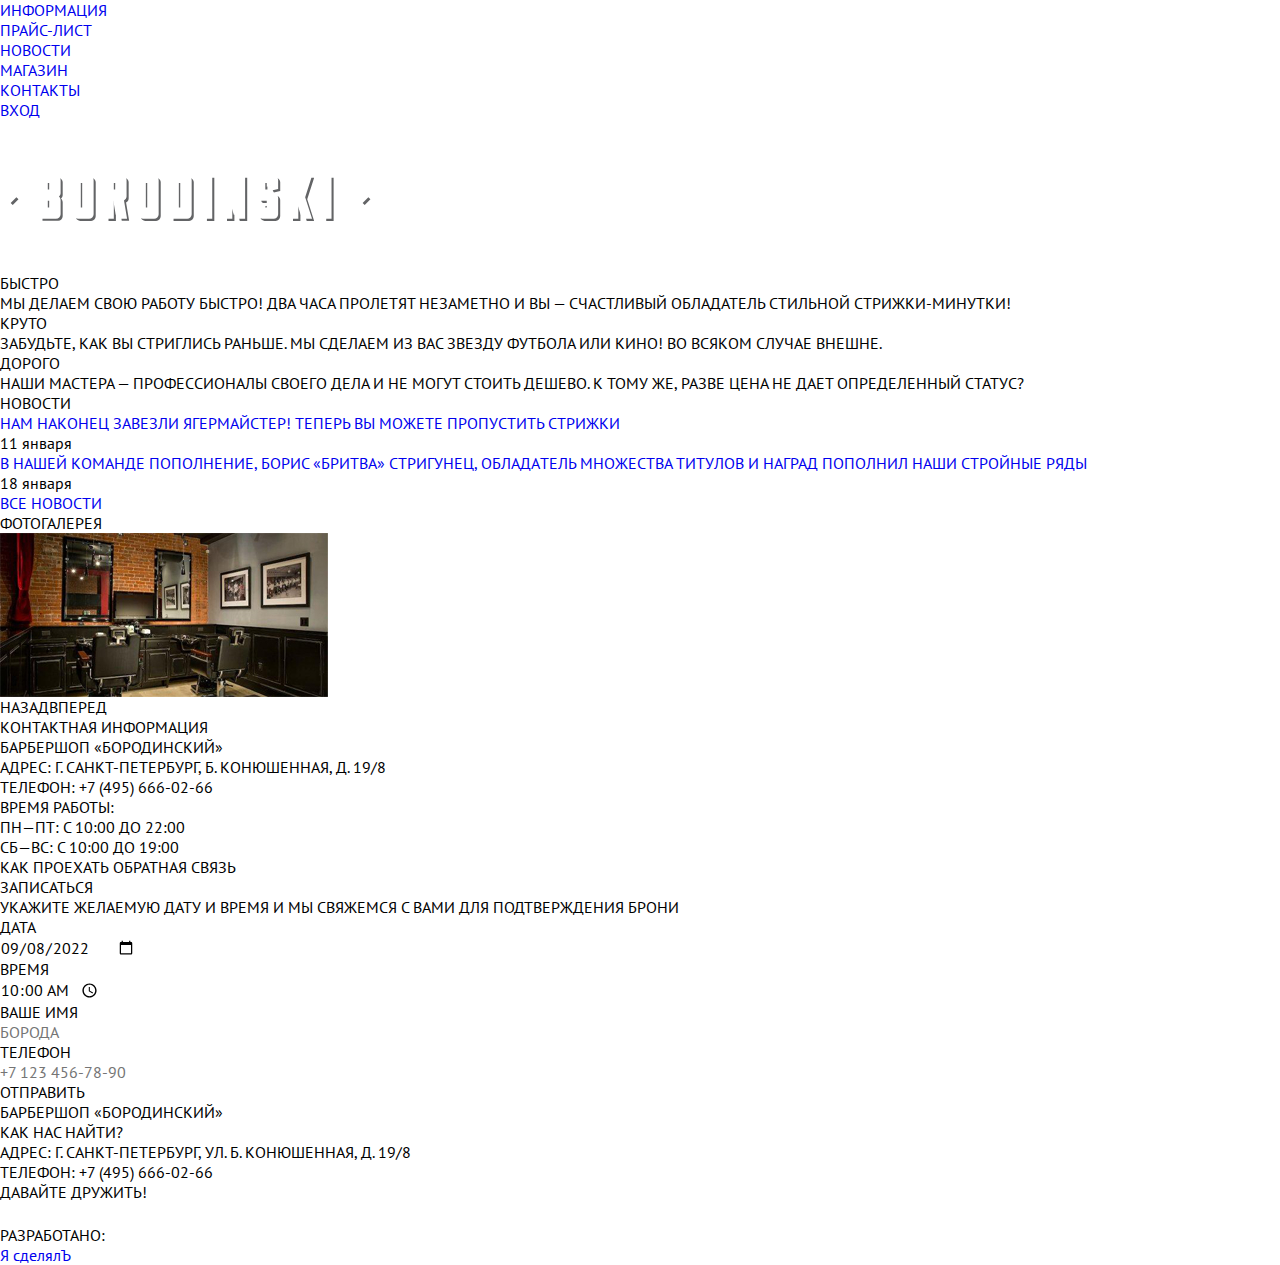
==== index.html @ 82c2907a "main page desktop" ====
<!DOCTYPE html>
<html lang="ru">

<head>
    <meta charset="UTF-8">
    <meta http-equiv="X-UA-Compatible" content="IE=edge">
    <meta name="viewport" content="width=device-width, initial-scale=1.0">

    <link rel="stylesheet" href="/css/style.css">
    <title>Document</title>
</head>

<body>
    <header class="header">
        <div class="container">
            <nav class="navigation">
                <ul class="navigation__list">
                    <li class="navigation__item"><a href="#" class="navigation__link">ИНФОРМАЦИЯ</a></li>
                    <li class="navigation__item"><a href="#" class="navigation__link">ПРАЙС-ЛИСТ</a></li>
                    <li class="navigation__item"><a href="#" class="navigation__link">НОВОСТИ</a></li>
                    <li class="navigation__item"><a href="#" class="navigation__link">МАГАЗИН</a></li>
                    <li class="navigation__item"><a href="#" class="navigation__link">КОНТАКТЫ</a></li>
                </ul>
                <a href="#" class="navigation__link navigation__enter">ВХОД</a>
            </nav>
        </div>
    </header>
    <main class="main">
        <section class="advantages">
            <div class="container">
                <div class="logo">
                    <img src="/img/icons/index-logo.svg" alt="Borodinskiy" class="logo__image">
                </div>
                <div class="advantages__list">
                    <div class="advantages__item">
                        <h2 class="advantages__title">БЫСТРО</h2>
                        <p class="advantages__text">МЫ ДЕЛАЕМ СВОЮ РАБОТУ БЫСТРО! ДВА ЧАСА ПРОЛЕТЯТ НЕЗАМЕТНО И ВЫ — СЧАСТЛИВЫЙ ОБЛАДАТЕЛЬ СТИЛЬНОЙ СТРИЖКИ-МИНУТКИ!
                        </p>
                    </div>
                    <div class="advantages__item">
                        <h2 class="advantages__title">КРУТО</h2>
                        <p class="advantages__text">ЗАБУДЬТЕ, КАК ВЫ СТРИГЛИСЬ РАНЬШЕ. МЫ СДЕЛАЕМ ИЗ ВАС ЗВЕЗДУ ФУТБОЛА ИЛИ КИНО! ВО ВСЯКОМ СЛУЧАЕ ВНЕШНЕ.
                        </p>
                    </div>
                    <div class="advantages__item">
                        <h2 class="advantages__title">ДОРОГО</h2>
                        <p class="advantages__text">НАШИ МАСТЕРА — ПРОФЕССИОНАЛЫ СВОЕГО ДЕЛА И НЕ МОГУТ СТОИТЬ ДЕШЕВО. К ТОМУ ЖЕ, РАЗВЕ ЦЕНА НЕ ДАЕТ ОПРЕДЕЛЕННЫЙ СТАТУС?</p>
                    </div>
                </div>
            </div>
        </section>
        <section class="about">
            <div class="container">
                <div class="about__row">
                    <div class="news">
                        <h2 class="title">НОВОСТИ</h2>
                        <div class="news__item">
                            <a href="#" class="news__link">НАМ НАКОНЕЦ ЗАВЕЗЛИ ЯГЕРМАЙСТЕР! ТЕПЕРЬ ВЫ МОЖЕТЕ ПРОПУСТИТЬ СТРИЖКИ</a>
                            <p class="news__time">11 января</p>
                        </div>
                        <div class="news__item">
                            <a href="#" class="news__link">В НАШЕЙ КОМАНДЕ ПОПОЛНЕНИЕ, БОРИС «БРИТВА» СТРИГУНЕЦ, ОБЛАДAТЕЛЬ МНОЖЕСТВА ТИТУЛОВ И НАГРАД ПОПОЛНИЛ НАШИ СТРОЙНЫЕ РЯДЫ</a>
                            <p class="news__time">18 января</p>
                        </div>
                        <a href="#" class="black__btn">ВСЕ НОВОСТИ</a>
                    </div>
                    <div class="gallery">
                        <h2 class="title">ФОТОГАЛЕРЕЯ</h2>
                        <img src="/img/gallery/gallery.jpg" alt="" class="gallery__img">
                        <div class="gallery__navigation">
                            <button class="black__btn gallery__prev">НАЗАД</button><button class="black__btn gallery__next">ВПЕРЕД</button>
                        </div>
                    </div>
                </div>
            </div>
        </section>
        <section class="contacts">
            <div class="container">
                <div class="contacts__row">
                    <div class="address">
                        <h2 class="title">КОНТАКТНАЯ ИНФОРМАЦИЯ</h2>
                        <p class="text">БАРБЕРШОП «БОРОДИНСКИЙ»<br>АДРЕС: Г. САНКТ-ПЕТЕРБУРГ, Б. КОНЮШЕННАЯ, Д. 19/8<br>ТЕЛЕФОН: +7 (495) 666-02-66</p>
                        <p class="text time__text">
                            ВРЕМЯ РАБОТЫ:<br>ПН—ПТ: С 10:00 ДО 22:00<br>СБ—ВС: С 10:00 ДО 19:00
                        </p>
                        <div class="address__buttons">
                            <button class="black__btn right__btn">КАК ПРОЕХАТЬ</button>
                            <button class="black__btn">ОБРАТНАЯ СВЯЗЬ</button>
                        </div>
                    </div>
                    <div class="enroll">
                        <h2 class="title">ЗАПИСАТЬСЯ</h2>
                        <p class="text">УКАЖИТЕ ЖЕЛАЕМУЮ ДАТУ И ВРЕМЯ И МЫ СВЯЖЕМСЯ С ВАМИ ДЛЯ ПОДТВЕРЖДЕНИЯ БРОНИ</p>

                        <form method="post" action="" class="enroll__form">
                            <div class="form__row">
                                <div class="form__column">
                                    <label for="date" class="form__label">ДАТА</label><br>
                                    <input id="date" name="date" value="2022-09-08" type="date" class="form__input">
                                </div>
                                <div class="form__column">
                                    <label for="time" class="form__label">ВРЕМЯ</label><br>
                                    <input id="time" name="time" value="10:00" type="time" class="form__input">
                                </div>
                            </div>
                            <div class="form__row">
                                <div class="form__column">
                                    <label for="name" class="form__label">ВАШЕ ИМЯ</label><br>
                                    <input id="name" name="name" value="" placeholder="БОРОДА" type="text" class="form__input">
                                </div>
                                <div class="form__column">
                                    <label for="phone" class="form__label">ТЕЛЕФОН</label><br>
                                    <input id="phone" name="phone" value="" placeholder="+7 123 456-78-90" type="text" class="form__input">
                                </div>
                            </div>
                            <button class="form__btn black__btn">ОТПРАВИТЬ</button>
                        </form>
                    </div>
                </div>
            </div>
        </section>
    </main>
    <footer class="footer">
        <div class="container">
            <div class="footer__row">
                <div class="footer__column">
                    <p class="footer__text">
                        БАРБЕРШОП «БОРОДИНСКИЙ»<br> КАК НАС НАЙТИ?<br> АДРЕС: Г. САНКТ-ПЕТЕРБУРГ, УЛ. Б. КОНЮШЕННАЯ, Д. 19/8<br> ТЕЛЕФОН: +7 (495) 666-02-66
                    </p>
                </div>
                <div class="footer__column">
                    <h4 class="footer__title">ДАВАЙТЕ ДРУЖИТЬ!</h4>
                    <div class="footer__social">
                        <a href="#" class="social__link"><img src="/img/icons/social/vk.svg" alt="" class="social__img social__vk"></a>
                        <a href="#" class="social__link"><img src="/img/icons/social/instagram.svg" alt="" class="social__img social__instagram"></a>
                        <a href="#" class="social__link"><img src="/img/icons/social/facebook.svg" alt="" class="social__img social__facebook"></a>
                    </div>
                </div>
                <div class="footer__column">
                    <h4 class="footer__title">РАЗРАБОТАНО:</h4>
                    <a href="#" class="black__btn">Я сделялЪ</a>
                </div>
            </div>
        </div>
    </footer>

</body>

</html>
---- css/style.css ----
@import "./reset.css";
@import url('https://fonts.googleapis.com/css2?family=PT+Sans:wght@400;700&family=Poppins:wght@400;500;600;700&display=swap');
body {
    font-family: 'PT Sans', sans-serif;
    color: #000000;
}
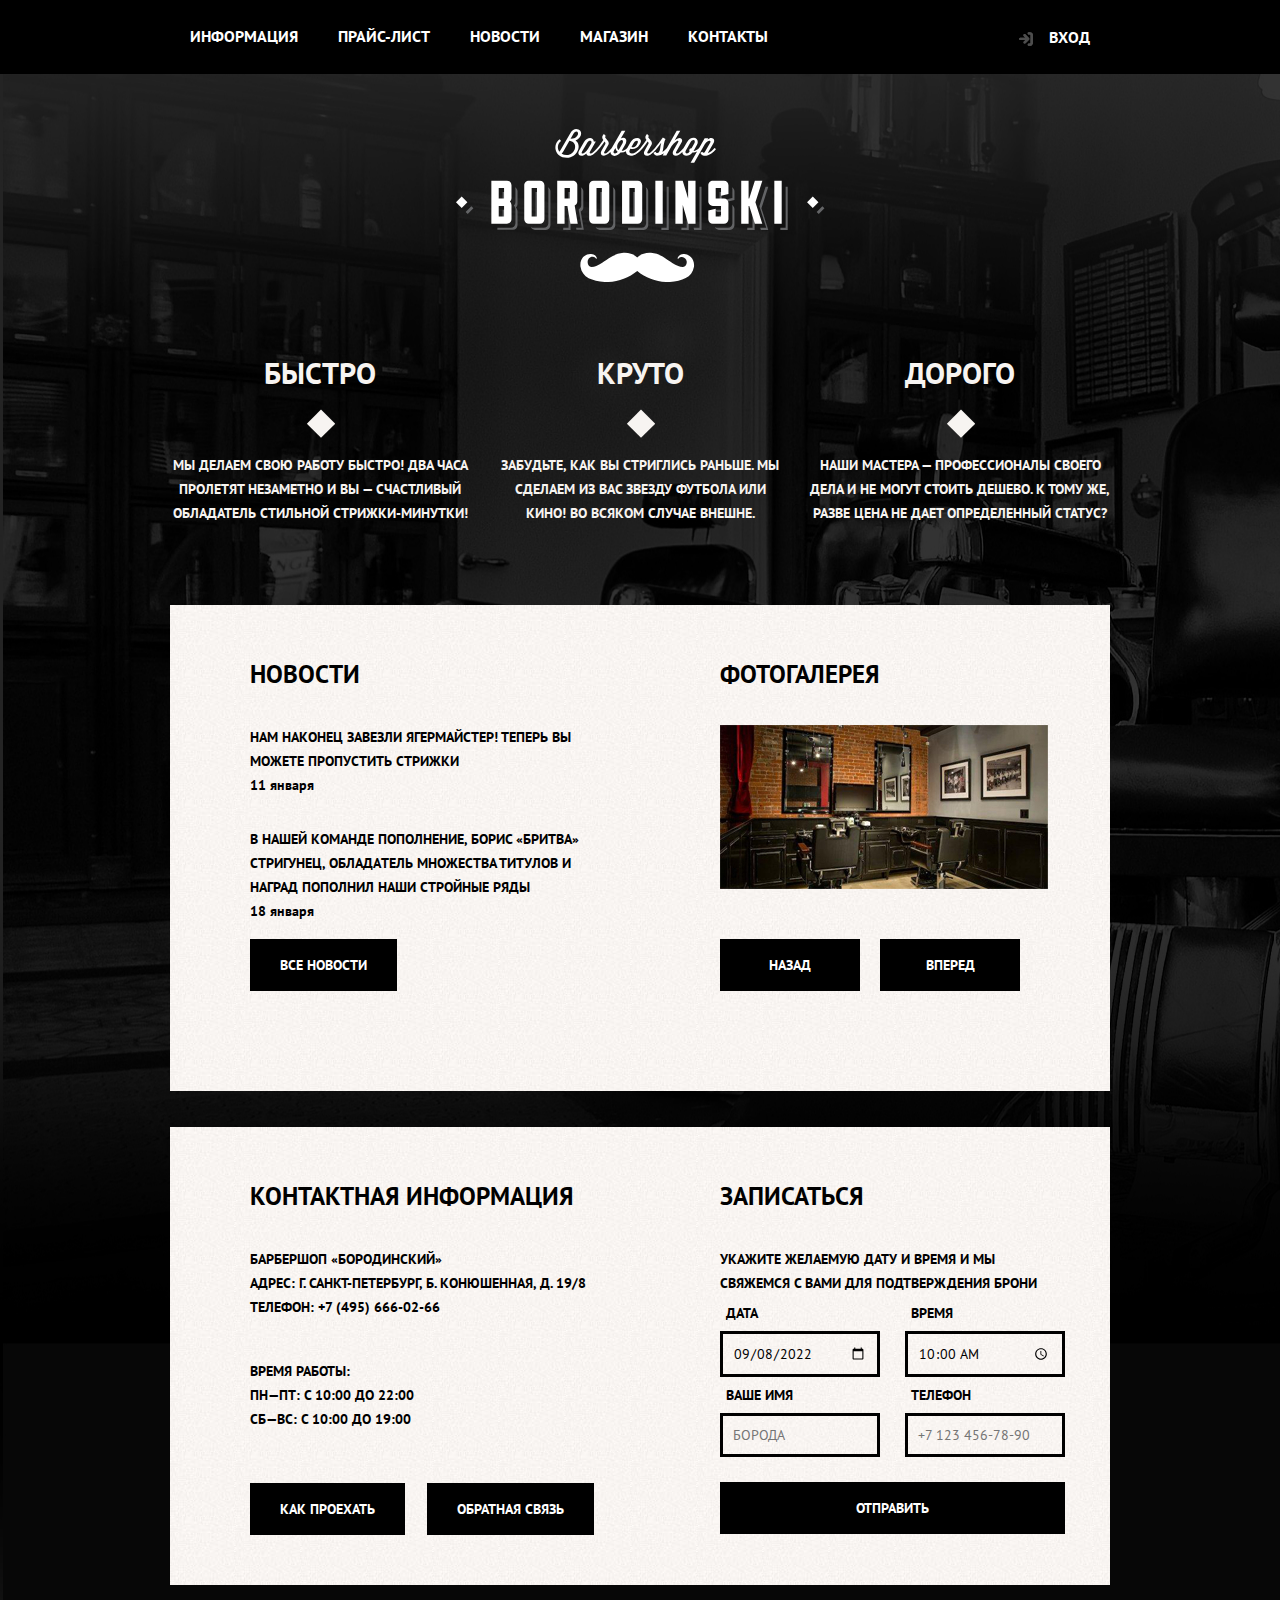
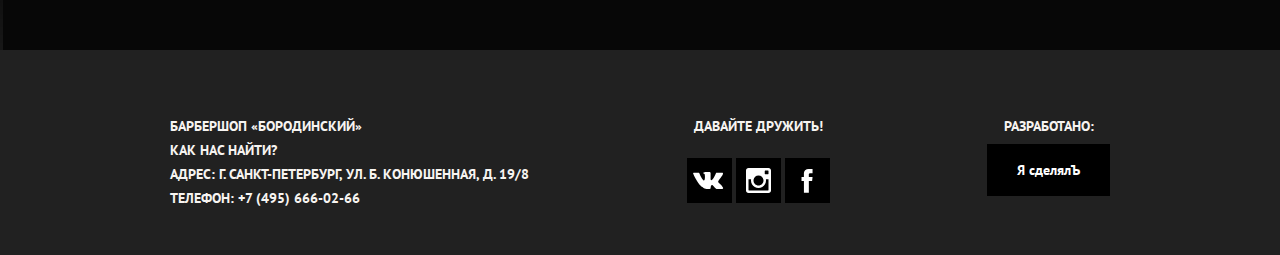
==== commit 343dc1b1: "add pricelist page" ====
--- a/index.html
+++ b/index.html
@@ -16,9 +16,9 @@
             <nav class="navigation">
                 <ul class="navigation__list">
                     <li class="navigation__item"><a href="#" class="navigation__link">ИНФОРМАЦИЯ</a></li>
-                    <li class="navigation__item"><a href="#" class="navigation__link">ПРАЙС-ЛИСТ</a></li>
+                    <li class="navigation__item"><a href="/price.html" class="navigation__link">ПРАЙС-ЛИСТ</a></li>
                     <li class="navigation__item"><a href="#" class="navigation__link">НОВОСТИ</a></li>
-                    <li class="navigation__item"><a href="#" class="navigation__link">МАГАЗИН</a></li>
+                    <li class="navigation__item"><a href="/product.html" class="navigation__link">МАГАЗИН</a></li>
                     <li class="navigation__item"><a href="#" class="navigation__link">КОНТАКТЫ</a></li>
                 </ul>
                 <a href="#" class="navigation__link navigation__enter">ВХОД</a>
--- a/css/style.css
+++ b/css/style.css
@@ -1,6 +1,480 @@
 @import "./reset.css";
 @import url('https://fonts.googleapis.com/css2?family=PT+Sans:wght@400;700&family=Poppins:wght@400;500;600;700&display=swap');
+:root {
+    --conteiner-width: 940px;
+    --text-color: #000000;
+    --link-text-color: #ffffff;
+}
+
 body {
     font-family: 'PT Sans', sans-serif;
     color: #000000;
+    font-size: 14px;
+    line-height: 24px;
+    font-weight: bold;
+}
+
+.hidden {
+    display: none;
+}
+
+.header {
+    background-color: #000000;
+}
+
+.container {
+    max-width: 940px;
+    margin: 0 auto;
+}
+
+.navigation {
+    display: flex;
+    justify-content: space-between;
+    align-items: center;
+    padding: 25px 20px;
+}
+
+.navigation__list {
+    display: flex;
+    column-gap: 40px;
+}
+
+.navigation__item {}
+
+.navigation__link {
+    font-size: 16px;
+    line-height: 20px;
+    color: var(--link-text-color);
+}
+
+.navigation__enter {
+    position: relative;
+}
+
+.navigation__enter::before {
+    content: "";
+    display: inline-block;
+    background: url("/img/icons/login.svg");
+    width: 14px;
+    height: 14px;
+    position: absolute;
+    left: -30px;
+    top: 5px;
+}
+
+.main {
+    background: url("/img/backgrounds/background_1.jpg") no-repeat;
+}
+
+.logo {
+    max-width: 370px;
+    margin: 0 auto;
+    padding-top: 55px;
+}
+
+.logo__image {}
+
+.advantages {}
+
+.advantages__list {
+    display: flex;
+    display: flex;
+    justify-content: space-around;
+    column-gap: 25px;
+    padding-top: 70px;
+    padding-bottom: 80px;
+}
+
+.advantages__item {
+    color: #F7F4F1;
+    max-width: 300px;
+}
+
+.advantages__title {
+    font-size: 30px;
+    line-height: 42px;
+    display: flex;
+    flex-direction: column;
+    align-items: center;
+    row-gap: 15px;
+}
+
+.advantages__title::after {
+    content: "";
+    display: inline-block;
+    background: url("/img/icons/shape_2.svg");
+    background-repeat: no-repeat;
+    width: 29px;
+    height: 29px;
+}
+
+.advantages__text {
+    text-align: center;
+    padding-top: 15px;
+}
+
+.about {}
+
+.about__row,
+.contacts__row {
+    display: flex;
+    background-image: url("/img/backgrounds/pattern-bg.jpg");
+}
+
+.news,
+.gallery,
+.address,
+.enroll {
+    flex-grow: 1;
+    max-width: 470px;
+    padding: 48px 45px 50px 80px;
+}
+
+.title {
+    font-size: 25px;
+    line-height: 42px;
+    padding-bottom: 30px;
+}
+
+.news__item {}
+
+.news__link {
+    color: var(--text-color);
+    padding-bottom: 8px;
+}
+
+.news__time {
+    padding-bottom: 30px;
+}
+
+.news__btn,
+.black__btn {
+    color: #ffffff;
+    font-weight: bold;
+    min-width: 140px;
+    background-color: #000000;
+    padding: 17px 30px;
+}
+
+.right__btn {
+    margin-right: 18px;
+}
+
+.gallery {
+    /* flex-grow: 1;
+    padding: 48px 45px 50px 80px; */
+}
+
+.gallery__img {}
+
+.gallery__navigation {
+    padding: 50px 0;
+}
+
+.gallery__prev {
+    margin-right: 20px;
+}
+
+.gallery__next {}
+
+.contacts {
+    margin-top: 36px;
+    padding-bottom: 65px;
+}
+
+.address {}
+
+.text {}
+
+.time__text {
+    padding-top: 40px;
+}
+
+.address__buttons {
+    padding-top: 52px;
+}
+
+.address__map {}
+
+.address__callback {}
+
+.enroll {}
+
+.enroll__form {}
+
+.form__row {
+    display: flex;
+    gap: 20px;
+    justify-content: space-between;
+}
+
+.form__column {
+    /* display: flex;
+    flex-direction: row; */
+}
+
+.form__label {
+    padding: 6px;
+    display: inline-block;
+    /* margin-top: 20px; */
+}
+
+.form__input {
+    border: 3px solid #000000;
+    width: 160px;
+    padding: 10px;
+}
+
+.form__btn {
+    width: 100%;
+    margin-top: 25px;
+}
+
+.footer {
+    background-color: #212121;
+    color: #F7F4F1;
+}
+
+.footer__row {
+    display: flex;
+    justify-content: space-between;
+    padding: 64px 0 45px 0;
+}
+
+.footer__column {}
+
+.footer__text {}
+
+.footer__title {
+    padding-bottom: 20px;
+    text-align: center;
+}
+
+.footer__social {}
+
+.social__link {
+    background-color: #000000;
+    display: inline-block;
+    width: 45px;
+    height: 45px;
+    position: relative;
+}
+
+.social__img {
+    position: absolute;
+}
+
+.social__vk {
+    top: 15%;
+    left: 12%;
+    width: 32px;
+    height: 32px;
+}
+
+.social__instagram {
+    top: 23%;
+    left: 23%;
+    width: 25px;
+    height: 25px;
+}
+
+.social__facebook {
+    top: 23%;
+    left: 23%;
+    width: 25px;
+    height: 25px;
+}
+
+.main__product {
+    background-image: url("/img/backgrounds/pattern-bg.jpg");
+    text-transform: uppercase;
+}
+
+.container {}
+
+.inner__title {
+    font-size: 30px;
+    line-height: 42px;
+    font-weight: bold;
+    text-transform: uppercase;
+    padding-top: 35px;
+}
+
+.breadcrumbs__list {
+    display: flex;
+    gap: 40px;
+    padding: 50px 0;
+}
+
+.breadcrumbs__list li:nth-child(n+2)::before {
+    content: "";
+    display: inline-block;
+    background: url("/img/icons/breadcrumbs_square.svg");
+    background-repeat: no-repeat;
+    width: 14px;
+    height: 14px;
+    position: absolute;
+    position: absolute;
+    top: 6px;
+    left: -25px;
+}
+
+.breadcrumbs__item {
+    position: relative;
+}
+
+.breadcrumbs__link {
+    color: #000000;
+}
+
+.non-active {
+    color: #ABA9A7;
+}
+
+.product__row {
+    display: flex;
+}
+
+.product__column {}
+
+.column-left-padding-90 {
+    padding-left: 90px;
+}
+
+.product__image {
+    max-width: 460px;
+    filter: drop-shadow(0px 0px 15px rgba(0, 1, 1, 0.2));
+}
+
+.product__image_preview {
+    display: flex;
+    justify-content: space-between;
+    padding: 25px 0 49px;
+}
+
+.product__image_smal {
+    min-width: 140px;
+    filter: drop-shadow(0px 0px 15px rgba(0, 1, 1, 0.2));
+}
+
+.product__info {
+    display: flex;
+    justify-content: space-between;
+    padding: 20px 0 30px;
+}
+
+.product__status {}
+
+.product__sku {
+    color: #AEAEAE;
+}
+
+.product__description {}
+
+.product__order {
+    padding: 30px 0 60px;
+}
+
+.product__price {
+    font-weight: bold;
+    min-width: 140px;
+    background-color: #E5E5E5;
+    padding: 17px 30px;
+    margin-right: -6px;
+}
+
+.pricelist__brands li,
+.product__kit li {
+    list-style-image: url('/img/icons/breadcrumbs_square.svg');
+    list-style-position: outside;
+}
+
+.inner__title {}
+
+.breadcrumbs__list {}
+
+.breadcrumbs__item {}
+
+.breadcrumbs__link {}
+
+.non-active {}
+
+.pricelist__header {
+    font-size: 48px;
+    line-height: 48px;
+    text-align: center;
+    position: relative;
+    padding-bottom: 62px;
+}
+
+.pricelist__header::before,
+.pricelist__header::after {
+    content: "";
+    border-bottom: 2px solid black;
+    display: inline-block;
+    width: 12%;
+    position: absolute;
+    bottom: 66px;
+}
+
+.pricelist__header::before {
+    left: 0;
+}
+
+.pricelist__header::after {
+    right: 0;
+}
+
+.pricelist_row {
+    display: flex;
+}
+
+.pricelist_row--about {
+    align-items: flex-end;
+}
+
+.pricelist_column {
+    max-width: 470px;
+    width: 100%;
+}
+
+.pricelist__title-small {
+    line-height: 35px;
+}
+
+.pricelist__brands {
+    margin-left: 18px;
+}
+
+.pricelist__brands-item {
+    font-size: 14px;
+    line-height: 24px;
+}
+
+.pricelist__table {
+    width: 100%;
+    border-collapse: collapse;
+}
+
+.pricelist__table-name,
+.pricelist__table-price {
+    border: 2px solid black;
+    padding: 10px 0;
+    width: 50%;
+}
+
+.pricelist__table-name {
+    padding-left: 10px;
+}
+
+.pricelist__table-price {
+    text-align: center;
+}
+
+.pricelist__title--about {
+    padding-top: 54px;
+}
+
+.pricelist__row--about {
+    padding-bottom: 80px;
 }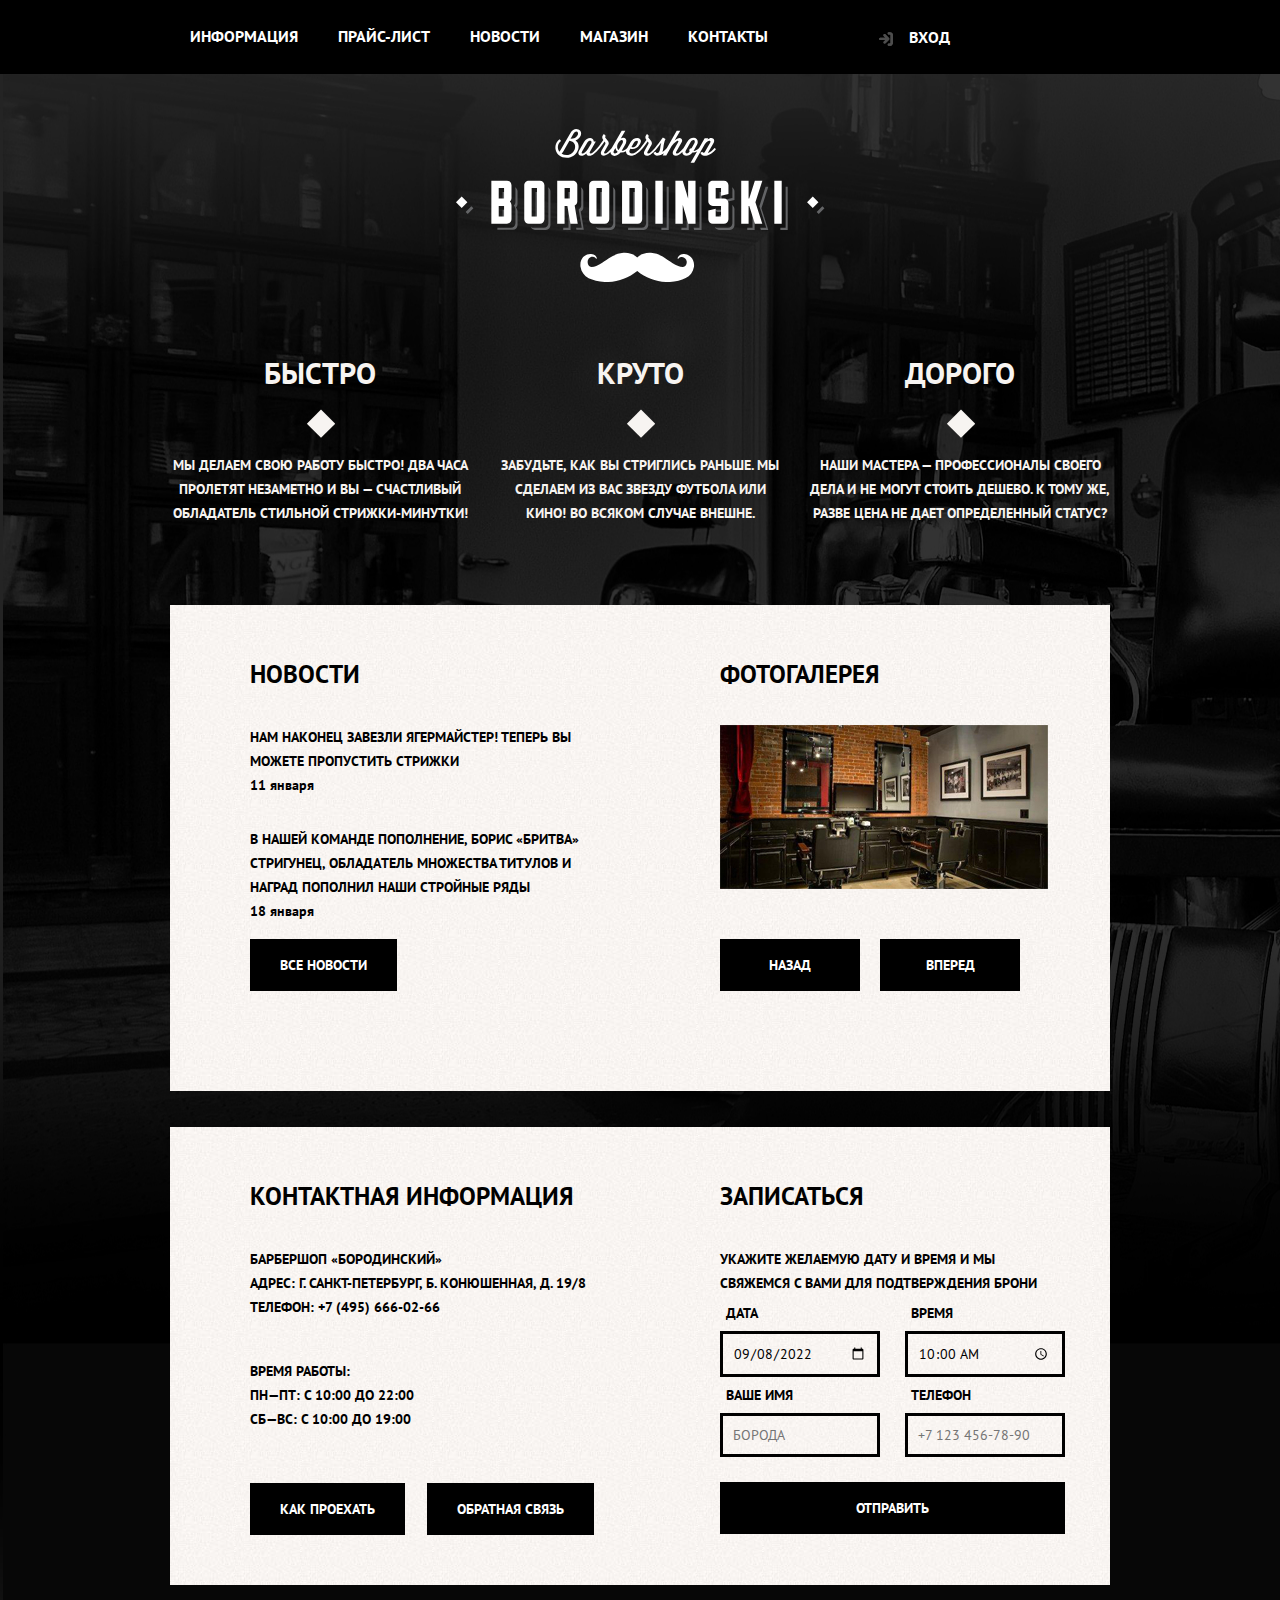
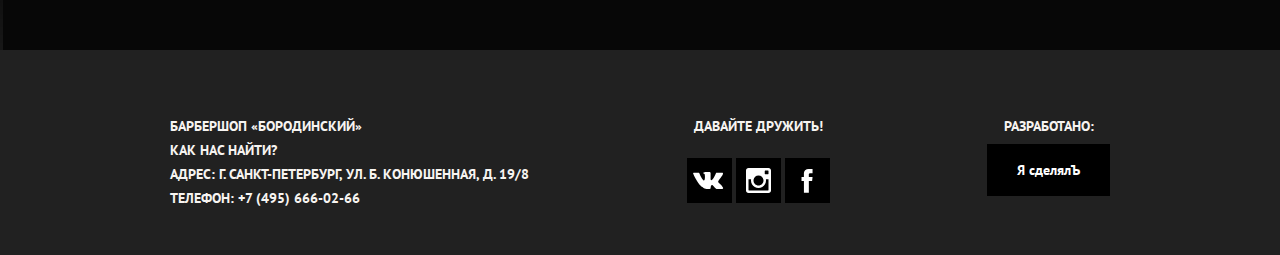
==== commit 1dbfa4f0: "add hamburger menu" ====
--- a/index.html
+++ b/index.html
@@ -18,11 +18,15 @@
                     <li class="navigation__item"><a href="#" class="navigation__link">ИНФОРМАЦИЯ</a></li>
                     <li class="navigation__item"><a href="/price.html" class="navigation__link">ПРАЙС-ЛИСТ</a></li>
                     <li class="navigation__item"><a href="#" class="navigation__link">НОВОСТИ</a></li>
-                    <li class="navigation__item"><a href="/product.html" class="navigation__link">МАГАЗИН</a></li>
-                    <li class="navigation__item"><a href="#" class="navigation__link">КОНТАКТЫ</a></li>
+                    <li class="navigation__item"><a href="/store.html" class="navigation__link">МАГАЗИН</a></li>
+                    <li class="navigation__item"><a href="/product.html" class="navigation__link">КОНТАКТЫ</a></li>
                 </ul>
                 <a href="#" class="navigation__link navigation__enter">ВХОД</a>
+                <button class="hamburger">
+                    <div class="bar"></div>
+                </button>
             </nav>
+
         </div>
     </header>
     <main class="main">
@@ -143,7 +147,7 @@
             </div>
         </div>
     </footer>
-
+    <script src="/js/main.js"></script>
 </body>
 
 </html>--- a/css/style.css
+++ b/css/style.css
@@ -14,6 +14,10 @@
     font-weight: bold;
 }
 
+.body__image {
+    background-image: url(/img/backgrounds/pattern-bg.jpg);
+}
+
 .hidden {
     display: none;
 }
@@ -38,8 +42,6 @@
     display: flex;
     column-gap: 40px;
 }
-
-.navigation__item {}
 
 .navigation__link {
     font-size: 16px;
@@ -62,6 +64,94 @@
     top: 5px;
 }
 
+
+/* footer {
+    display: flex;
+    justify-content: space-between;
+    padding: 64px;
+    flex-direction: row;
+    align-items: flex-start;
+    align-content: space-between;
+    flex-wrap: wrap;
+    row-gap: 27px;
+} */
+
+@media (max-width: 750px) {
+    .navigation__link img {
+        padding-bottom: 20px;
+    }
+    .navigation {
+        justify-content: flex-end;
+    }
+    .navigation__list,
+    .navigation__enter {
+        display: none;
+    }
+    .navigation.is-active {
+        display: flex;
+        justify-content: flex-start;
+        padding: 25px 20px;
+        flex-direction: column;
+        align-items: center;
+        position: fixed;
+        height: 100%;
+        z-index: 9998;
+        top: 0;
+        left: 0;
+        background-color: #000000;
+        width: 100%;
+        row-gap: 25px;
+    }
+    .is-active .navigation__enter {
+        display: block;
+    }
+    .is-active .navigation__list {
+        display: flex;
+        column-gap: 40px;
+        flex-direction: column;
+        align-items: center;
+        row-gap: 13px;
+        padding-top: 30px;
+    }
+    .hamburger {
+        position: relative;
+        display: block;
+        width: 35px;
+        height: 35px;
+        cursor: pointer;
+        color: #fff;
+        appearance: none;
+        background: none;
+        outline: none;
+        border: none;
+    }
+    .hamburger.is-active {
+        position: fixed;
+        right: 23px;
+        top: 25px;
+    }
+    .hamburger .bar,
+    .hamburger::before,
+    .hamburger::after {
+        content: "";
+        display: block;
+        width: 100%;
+        height: 5px;
+        background-color: #fff;
+        margin: 6px 0px;
+        transition: 0.4s;
+    }
+    .hamburger.is-active::before {
+        transform: rotate(-45deg) translate(-8px, 6px);
+    }
+    .hamburger.is-active::after {
+        transform: rotate(45deg) translate( -8px, -8px);
+    }
+    .hamburger.is-active .bar {
+        opacity: 0;
+    }
+}
+
 .main {
     background: url("/img/backgrounds/background_1.jpg") no-repeat;
 }
@@ -71,10 +161,6 @@
     margin: 0 auto;
     padding-top: 55px;
 }
-
-.logo__image {}
-
-.advantages {}
 
 .advantages__list {
     display: flex;
@@ -113,8 +199,6 @@
     padding-top: 15px;
 }
 
-.about {}
-
 .about__row,
 .contacts__row {
     display: flex;
@@ -136,8 +220,6 @@
     padding-bottom: 30px;
 }
 
-.news__item {}
-
 .news__link {
     color: var(--text-color);
     padding-bottom: 8px;
@@ -160,13 +242,6 @@
     margin-right: 18px;
 }
 
-.gallery {
-    /* flex-grow: 1;
-    padding: 48px 45px 50px 80px; */
-}
-
-.gallery__img {}
-
 .gallery__navigation {
     padding: 50px 0;
 }
@@ -174,18 +249,12 @@
 .gallery__prev {
     margin-right: 20px;
 }
-
-.gallery__next {}
 
 .contacts {
     margin-top: 36px;
     padding-bottom: 65px;
 }
 
-.address {}
-
-.text {}
-
 .time__text {
     padding-top: 40px;
 }
@@ -194,23 +263,10 @@
     padding-top: 52px;
 }
 
-.address__map {}
-
-.address__callback {}
-
-.enroll {}
-
-.enroll__form {}
-
 .form__row {
     display: flex;
     gap: 20px;
     justify-content: space-between;
-}
-
-.form__column {
-    /* display: flex;
-    flex-direction: row; */
 }
 
 .form__label {
@@ -241,16 +297,10 @@
     padding: 64px 0 45px 0;
 }
 
-.footer__column {}
-
-.footer__text {}
-
 .footer__title {
     padding-bottom: 20px;
     text-align: center;
 }
-
-.footer__social {}
 
 .social__link {
     background-color: #000000;
@@ -289,8 +339,6 @@
     background-image: url("/img/backgrounds/pattern-bg.jpg");
     text-transform: uppercase;
 }
-
-.container {}
 
 .inner__title {
     font-size: 30px;
@@ -335,8 +383,6 @@
     display: flex;
 }
 
-.product__column {}
-
 .column-left-padding-90 {
     padding-left: 90px;
 }
@@ -363,23 +409,18 @@
     padding: 20px 0 30px;
 }
 
-.product__status {}
-
 .product__sku {
     color: #AEAEAE;
 }
 
-.product__description {}
-
 .product__order {
     padding: 30px 0 60px;
 }
 
 .product__price {
     font-weight: bold;
-    min-width: 140px;
     background-color: #E5E5E5;
-    padding: 17px 30px;
+    padding: 17px 45px;
     margin-right: -6px;
 }
 
@@ -388,16 +429,6 @@
     list-style-image: url('/img/icons/breadcrumbs_square.svg');
     list-style-position: outside;
 }
-
-.inner__title {}
-
-.breadcrumbs__list {}
-
-.breadcrumbs__item {}
-
-.breadcrumbs__link {}
-
-.non-active {}
 
 .pricelist__header {
     font-size: 48px;
@@ -477,4 +508,118 @@
 
 .pricelist__row--about {
     padding-bottom: 80px;
+}
+
+.filter__checkbox input[type="checkbox"] {
+    border: 1px solid black;
+}
+
+.row {
+    display: flex;
+    column-gap: 50px;
+}
+
+.store__filter {
+    text-transform: uppercase;
+    max-width: 240px;
+}
+
+.filter__legend {
+    padding-bottom: 30px;
+    font-size: 24px;
+    line-height: 30px;
+}
+
+.filter__label {
+    font-size: 14px;
+    line-height: 18px;
+}
+
+.filter__fieldset {
+    padding-bottom: 40px;
+}
+
+.filter__input {
+    padding-bottom: 10px;
+}
+
+.filter__btn {
+    color: #ffffff;
+    font-weight: bold;
+    background-color: #000000;
+    padding: 17px 30px;
+}
+
+.products__row {
+    display: flex;
+    flex-wrap: wrap;
+    justify-content: flex-start;
+    row-gap: 15px;
+    column-gap: 15px;
+}
+
+.card {
+    background-color: #fff;
+    width: 220px;
+    box-shadow: 0px 0px 15px rgba(0, 1, 1, 0.2)
+}
+
+.card__name,
+.card__order {
+    max-width: 190px;
+}
+
+.card_info {
+    margin: 0 auto;
+    max-width: 190px;
+}
+
+.card__name,
+.card__order {
+    padding-bottom: 17px;
+}
+
+.card__price {
+    padding: 17px 30px;
+}
+
+.name__uppercase {
+    text-transform: uppercase;
+}
+
+.card__btn {
+    color: #ffffff;
+    font-weight: bold;
+    background-color: #000000;
+    padding: 17px 17px;
+}
+
+.store__pagination {
+    padding: 45px 0px;
+}
+
+.pagination__list {
+    display: flex;
+    gap: 10px;
+}
+
+.pagination__item {
+    text-align: center;
+    background-color: #000000;
+    width: 43px;
+    height: 43px;
+    padding: 9px;
+    font-size: 14px;
+}
+
+.pagination__link {
+    color: #fff;
+}
+
+.pagination__link--disabled {
+    color: #000000;
+}
+
+.pagination__item--disabled {
+    background-color: #E5E5E5;
 }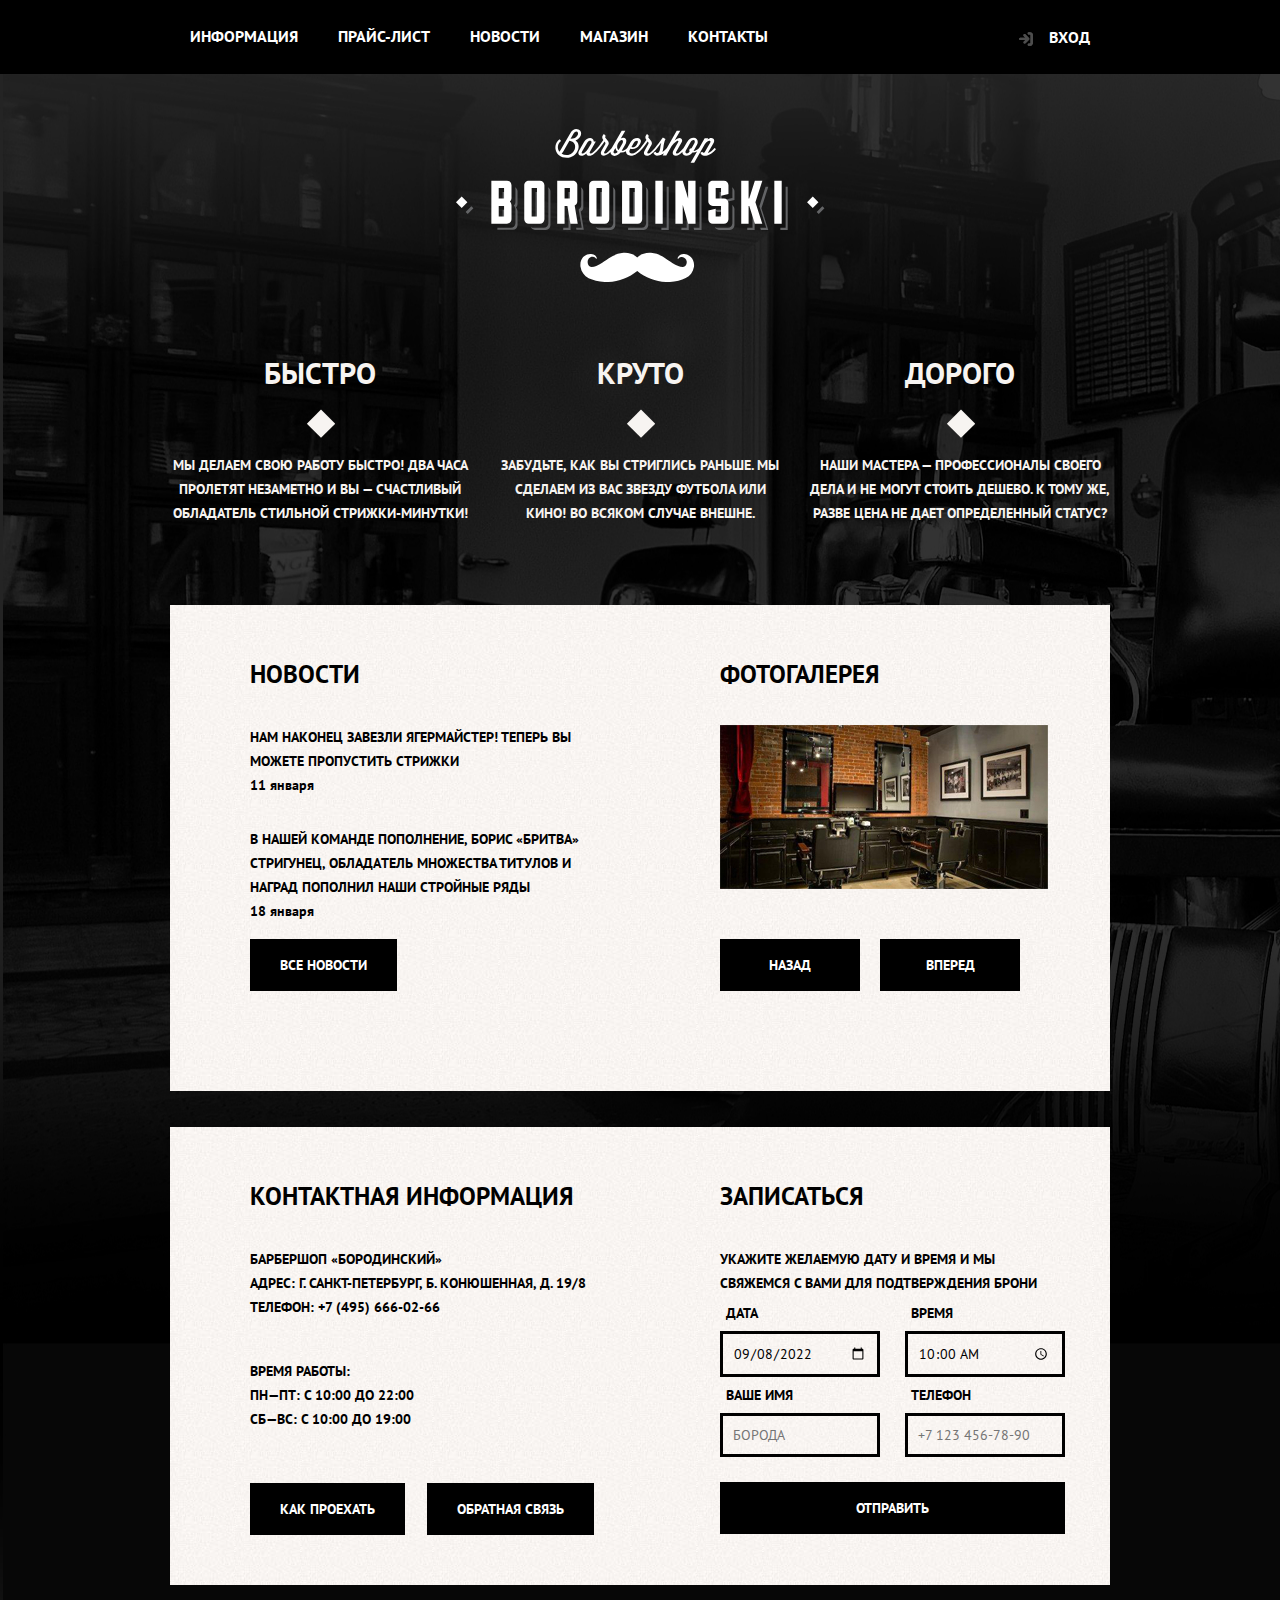
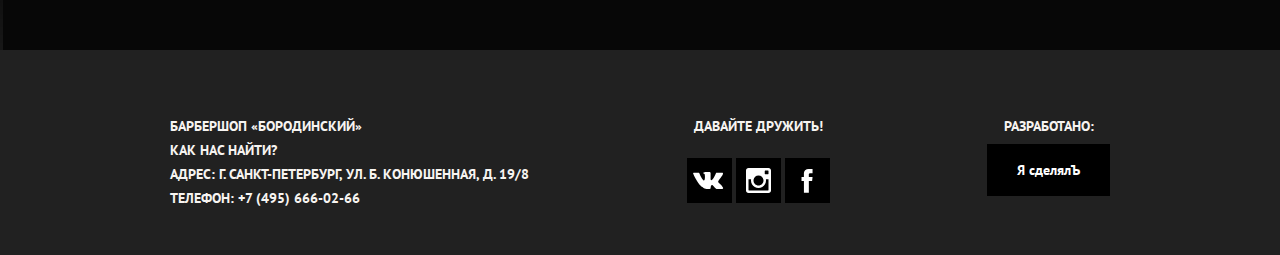
==== commit e17886f4: "add mobile view Main page" ====
--- a/index.html
+++ b/index.html
@@ -54,7 +54,7 @@
             </div>
         </section>
         <section class="about">
-            <div class="container">
+            <div class="container container--flex">
                 <div class="about__row">
                     <div class="news">
                         <h2 class="title">НОВОСТИ</h2>
@@ -79,7 +79,7 @@
             </div>
         </section>
         <section class="contacts">
-            <div class="container">
+            <div class="container container--flex">
                 <div class="contacts__row">
                     <div class="address">
                         <h2 class="title">КОНТАКТНАЯ ИНФОРМАЦИЯ</h2>
--- a/css/style.css
+++ b/css/style.css
@@ -75,6 +75,523 @@
     flex-wrap: wrap;
     row-gap: 27px;
 } */
+
+.hamburger {
+    display: none;
+}
+
+.main {
+    background: url("/img/backgrounds/background_1.jpg") no-repeat;
+    background-color: black;
+}
+
+.logo {
+    max-width: 370px;
+    margin: 0 auto;
+    padding-top: 55px;
+}
+
+.advantages__list {
+    display: flex;
+    display: flex;
+    justify-content: space-around;
+    column-gap: 25px;
+    padding-top: 70px;
+    padding-bottom: 80px;
+}
+
+.advantages__item {
+    color: #F7F4F1;
+    max-width: 300px;
+}
+
+.advantages__title {
+    font-size: 30px;
+    line-height: 42px;
+    display: flex;
+    flex-direction: column;
+    align-items: center;
+    row-gap: 15px;
+}
+
+.advantages__title::after {
+    content: "";
+    display: inline-block;
+    background: url("/img/icons/shape_2.svg");
+    background-repeat: no-repeat;
+    width: 29px;
+    height: 29px;
+}
+
+.advantages__text {
+    text-align: center;
+    padding-top: 15px;
+}
+
+.about__row,
+.contacts__row {
+    display: flex;
+    background-image: url("/img/backgrounds/pattern-bg.jpg");
+}
+
+.news,
+.gallery,
+.address,
+.enroll {
+    flex-grow: 1;
+    max-width: 470px;
+    padding: 48px 45px 50px 80px;
+}
+
+.title {
+    font-size: 25px;
+    line-height: 42px;
+    padding-bottom: 30px;
+}
+
+.news__link {
+    color: var(--text-color);
+    padding-bottom: 8px;
+}
+
+.news__time {
+    padding-bottom: 30px;
+}
+
+.news__btn,
+.black__btn {
+    color: #ffffff;
+    font-weight: bold;
+    min-width: 140px;
+    background-color: #000000;
+    padding: 17px 30px;
+}
+
+.right__btn {
+    margin-right: 18px;
+}
+
+.gallery__navigation {
+    padding: 50px 0;
+}
+
+.gallery__prev {
+    margin-right: 20px;
+}
+
+.contacts {
+    margin-top: 36px;
+    padding-bottom: 65px;
+}
+
+.time__text {
+    padding-top: 40px;
+}
+
+.address__buttons {
+    padding-top: 52px;
+}
+
+.form__row {
+    display: flex;
+    gap: 20px;
+    justify-content: space-between;
+}
+
+.form__label {
+    padding: 6px;
+    display: inline-block;
+    /* margin-top: 20px; */
+}
+
+.form__input {
+    border: 3px solid #000000;
+    width: 160px;
+    padding: 10px;
+}
+
+.form__btn {
+    width: 100%;
+    margin-top: 25px;
+}
+
+.footer {
+    background-color: #212121;
+    color: #F7F4F1;
+}
+
+.footer__row {
+    display: flex;
+    justify-content: space-between;
+    padding: 64px 0 45px 0;
+}
+
+.footer__title {
+    padding-bottom: 20px;
+    text-align: center;
+}
+
+.social__link {
+    background-color: #000000;
+    display: inline-block;
+    width: 45px;
+    height: 45px;
+    position: relative;
+}
+
+.social__img {
+    position: absolute;
+}
+
+.social__vk {
+    top: 15%;
+    left: 12%;
+    width: 32px;
+    height: 32px;
+}
+
+.social__instagram {
+    top: 23%;
+    left: 23%;
+    width: 25px;
+    height: 25px;
+}
+
+.social__facebook {
+    top: 23%;
+    left: 23%;
+    width: 25px;
+    height: 25px;
+}
+
+.main__product {
+    background-image: url("/img/backgrounds/pattern-bg.jpg");
+    text-transform: uppercase;
+}
+
+.inner__title {
+    font-size: 30px;
+    line-height: 42px;
+    font-weight: bold;
+    text-transform: uppercase;
+    padding-top: 35px;
+}
+
+.breadcrumbs__list {
+    display: flex;
+    gap: 40px;
+    padding: 50px 0;
+}
+
+.breadcrumbs__list li:nth-child(n+2)::before {
+    content: "";
+    display: inline-block;
+    background: url("/img/icons/breadcrumbs_square.svg");
+    background-repeat: no-repeat;
+    width: 14px;
+    height: 14px;
+    position: absolute;
+    position: absolute;
+    top: 6px;
+    left: -25px;
+}
+
+.breadcrumbs__item {
+    position: relative;
+}
+
+.breadcrumbs__link {
+    color: #000000;
+}
+
+.non-active {
+    color: #ABA9A7;
+}
+
+.product__row {
+    display: flex;
+}
+
+.column-left-padding-90 {
+    padding-left: 90px;
+}
+
+.product__image {
+    max-width: 460px;
+    filter: drop-shadow(0px 0px 15px rgba(0, 1, 1, 0.2));
+}
+
+.product__image_preview {
+    display: flex;
+    justify-content: space-between;
+    padding: 25px 0 49px;
+}
+
+.product__image_smal {
+    min-width: 140px;
+    filter: drop-shadow(0px 0px 15px rgba(0, 1, 1, 0.2));
+}
+
+.product__info {
+    display: flex;
+    justify-content: space-between;
+    padding: 20px 0 30px;
+}
+
+.product__sku {
+    color: #AEAEAE;
+}
+
+.product__order {
+    padding: 30px 0 60px;
+}
+
+.product__price {
+    font-weight: bold;
+    background-color: #E5E5E5;
+    padding: 17px 45px;
+    margin-right: -6px;
+}
+
+.pricelist__brands li,
+.product__kit li {
+    list-style-image: url('/img/icons/breadcrumbs_square.svg');
+    list-style-position: outside;
+}
+
+.pricelist__header {
+    font-size: 48px;
+    line-height: 48px;
+    text-align: center;
+    position: relative;
+    padding-bottom: 62px;
+}
+
+.pricelist__header::before,
+.pricelist__header::after {
+    content: "";
+    border-bottom: 2px solid black;
+    display: inline-block;
+    width: 12%;
+    position: absolute;
+    bottom: 66px;
+}
+
+.pricelist__header::before {
+    left: 0;
+}
+
+.pricelist__header::after {
+    right: 0;
+}
+
+.pricelist_row {
+    display: flex;
+}
+
+.pricelist_row--about {
+    align-items: flex-end;
+}
+
+.pricelist_column {
+    max-width: 470px;
+    width: 100%;
+}
+
+.pricelist__title-small {
+    line-height: 35px;
+}
+
+.pricelist__brands {
+    margin-left: 18px;
+}
+
+.pricelist__brands-item {
+    font-size: 14px;
+    line-height: 24px;
+}
+
+.pricelist__table {
+    width: 100%;
+    border-collapse: collapse;
+}
+
+.pricelist__table-name,
+.pricelist__table-price {
+    border: 2px solid black;
+    padding: 10px 0;
+    width: 50%;
+}
+
+.pricelist__table-name {
+    padding-left: 10px;
+}
+
+.pricelist__table-price {
+    text-align: center;
+}
+
+.pricelist__title--about {
+    padding-top: 54px;
+}
+
+.pricelist__row--about {
+    padding-bottom: 80px;
+}
+
+.filter__checkbox input[type="checkbox"] {
+    border: 1px solid black;
+}
+
+.row {
+    display: flex;
+    column-gap: 50px;
+}
+
+.store__filter {
+    text-transform: uppercase;
+    max-width: 240px;
+}
+
+.filter__legend {
+    padding-bottom: 30px;
+    font-size: 24px;
+    line-height: 30px;
+}
+
+.filter__label {
+    font-size: 14px;
+    line-height: 18px;
+}
+
+.filter__fieldset {
+    padding-bottom: 40px;
+}
+
+.filter__input {
+    padding-bottom: 10px;
+}
+
+.filter__btn {
+    color: #ffffff;
+    font-weight: bold;
+    background-color: #000000;
+    padding: 17px 30px;
+}
+
+.products__row {
+    display: flex;
+    flex-wrap: wrap;
+    justify-content: flex-start;
+    row-gap: 15px;
+    column-gap: 15px;
+}
+
+.card {
+    background-color: #fff;
+    width: 220px;
+    box-shadow: 0px 0px 15px rgba(0, 1, 1, 0.2)
+}
+
+.card__name,
+.card__order {
+    max-width: 190px;
+}
+
+.card_info {
+    margin: 0 auto;
+    max-width: 190px;
+}
+
+.card__name,
+.card__order {
+    padding-bottom: 17px;
+}
+
+.card__price {
+    padding: 17px 30px;
+}
+
+.name__uppercase {
+    text-transform: uppercase;
+}
+
+.card__btn {
+    color: #ffffff;
+    font-weight: bold;
+    background-color: #000000;
+    padding: 17px 17px;
+}
+
+.store__pagination {
+    padding: 45px 0px;
+}
+
+.pagination__list {
+    display: flex;
+    gap: 10px;
+}
+
+.pagination__item {
+    text-align: center;
+    background-color: #000000;
+    width: 43px;
+    height: 43px;
+    padding: 9px;
+    font-size: 14px;
+}
+
+.pagination__link {
+    color: #fff;
+}
+
+.pagination__link--disabled {
+    color: #000000;
+}
+
+.pagination__item--disabled {
+    background-color: #E5E5E5;
+}
+
+@media (max-width: 939px) {
+    .container--flex {
+        display: flex;
+        flex-direction: column;
+        align-items: center;
+    }
+    .about__row,
+    .contacts__row {
+        display: flex;
+        flex-direction: column;
+        align-items: center;
+    }
+    .news,
+    .gallery,
+    .address,
+    .enroll {
+        flex-grow: 1;
+        max-width: 419px;
+        padding: 45px 45px 20px 45px;
+    }
+    .news__btn,
+    .black__btn {
+        padding: 17px 26px;
+    }
+    .form__input {
+        width: 154px;
+    }
+    .gallery__navigation {
+        display: flex;
+        justify-content: space-between;
+    }
+    .footer {
+        padding: 0 15px;
+    }
+    .address__buttons {
+        display: flex;
+        justify-content: space-between;
+    }
+}
 
 @media (max-width: 750px) {
     .navigation__link img {
@@ -150,476 +667,42 @@
     .hamburger.is-active .bar {
         opacity: 0;
     }
-}
-
-.main {
-    background: url("/img/backgrounds/background_1.jpg") no-repeat;
-}
-
-.logo {
-    max-width: 370px;
-    margin: 0 auto;
-    padding-top: 55px;
-}
-
-.advantages__list {
-    display: flex;
-    display: flex;
-    justify-content: space-around;
-    column-gap: 25px;
-    padding-top: 70px;
-    padding-bottom: 80px;
-}
-
-.advantages__item {
-    color: #F7F4F1;
-    max-width: 300px;
-}
-
-.advantages__title {
-    font-size: 30px;
-    line-height: 42px;
-    display: flex;
-    flex-direction: column;
-    align-items: center;
-    row-gap: 15px;
-}
-
-.advantages__title::after {
-    content: "";
-    display: inline-block;
-    background: url("/img/icons/shape_2.svg");
-    background-repeat: no-repeat;
-    width: 29px;
-    height: 29px;
-}
-
-.advantages__text {
-    text-align: center;
-    padding-top: 15px;
-}
-
-.about__row,
-.contacts__row {
-    display: flex;
-    background-image: url("/img/backgrounds/pattern-bg.jpg");
-}
-
-.news,
-.gallery,
-.address,
-.enroll {
-    flex-grow: 1;
-    max-width: 470px;
-    padding: 48px 45px 50px 80px;
-}
-
-.title {
-    font-size: 25px;
-    line-height: 42px;
-    padding-bottom: 30px;
-}
-
-.news__link {
-    color: var(--text-color);
-    padding-bottom: 8px;
-}
-
-.news__time {
-    padding-bottom: 30px;
-}
-
-.news__btn,
-.black__btn {
-    color: #ffffff;
-    font-weight: bold;
-    min-width: 140px;
-    background-color: #000000;
-    padding: 17px 30px;
-}
-
-.right__btn {
-    margin-right: 18px;
-}
-
-.gallery__navigation {
-    padding: 50px 0;
-}
-
-.gallery__prev {
-    margin-right: 20px;
-}
-
-.contacts {
-    margin-top: 36px;
-    padding-bottom: 65px;
-}
-
-.time__text {
-    padding-top: 40px;
-}
-
-.address__buttons {
-    padding-top: 52px;
-}
-
-.form__row {
-    display: flex;
-    gap: 20px;
-    justify-content: space-between;
-}
-
-.form__label {
-    padding: 6px;
-    display: inline-block;
-    /* margin-top: 20px; */
-}
-
-.form__input {
-    border: 3px solid #000000;
-    width: 160px;
-    padding: 10px;
-}
-
-.form__btn {
-    width: 100%;
-    margin-top: 25px;
-}
-
-.footer {
-    background-color: #212121;
-    color: #F7F4F1;
-}
-
-.footer__row {
-    display: flex;
-    justify-content: space-between;
-    padding: 64px 0 45px 0;
-}
-
-.footer__title {
-    padding-bottom: 20px;
-    text-align: center;
-}
-
-.social__link {
-    background-color: #000000;
-    display: inline-block;
-    width: 45px;
-    height: 45px;
-    position: relative;
-}
-
-.social__img {
-    position: absolute;
-}
-
-.social__vk {
-    top: 15%;
-    left: 12%;
-    width: 32px;
-    height: 32px;
-}
-
-.social__instagram {
-    top: 23%;
-    left: 23%;
-    width: 25px;
-    height: 25px;
-}
-
-.social__facebook {
-    top: 23%;
-    left: 23%;
-    width: 25px;
-    height: 25px;
-}
-
-.main__product {
-    background-image: url("/img/backgrounds/pattern-bg.jpg");
-    text-transform: uppercase;
-}
-
-.inner__title {
-    font-size: 30px;
-    line-height: 42px;
-    font-weight: bold;
-    text-transform: uppercase;
-    padding-top: 35px;
-}
-
-.breadcrumbs__list {
-    display: flex;
-    gap: 40px;
-    padding: 50px 0;
-}
-
-.breadcrumbs__list li:nth-child(n+2)::before {
-    content: "";
-    display: inline-block;
-    background: url("/img/icons/breadcrumbs_square.svg");
-    background-repeat: no-repeat;
-    width: 14px;
-    height: 14px;
-    position: absolute;
-    position: absolute;
-    top: 6px;
-    left: -25px;
-}
-
-.breadcrumbs__item {
-    position: relative;
-}
-
-.breadcrumbs__link {
-    color: #000000;
-}
-
-.non-active {
-    color: #ABA9A7;
-}
-
-.product__row {
-    display: flex;
-}
-
-.column-left-padding-90 {
-    padding-left: 90px;
-}
-
-.product__image {
-    max-width: 460px;
-    filter: drop-shadow(0px 0px 15px rgba(0, 1, 1, 0.2));
-}
-
-.product__image_preview {
-    display: flex;
-    justify-content: space-between;
-    padding: 25px 0 49px;
-}
-
-.product__image_smal {
-    min-width: 140px;
-    filter: drop-shadow(0px 0px 15px rgba(0, 1, 1, 0.2));
-}
-
-.product__info {
-    display: flex;
-    justify-content: space-between;
-    padding: 20px 0 30px;
-}
-
-.product__sku {
-    color: #AEAEAE;
-}
-
-.product__order {
-    padding: 30px 0 60px;
-}
-
-.product__price {
-    font-weight: bold;
-    background-color: #E5E5E5;
-    padding: 17px 45px;
-    margin-right: -6px;
-}
-
-.pricelist__brands li,
-.product__kit li {
-    list-style-image: url('/img/icons/breadcrumbs_square.svg');
-    list-style-position: outside;
-}
-
-.pricelist__header {
-    font-size: 48px;
-    line-height: 48px;
-    text-align: center;
-    position: relative;
-    padding-bottom: 62px;
-}
-
-.pricelist__header::before,
-.pricelist__header::after {
-    content: "";
-    border-bottom: 2px solid black;
-    display: inline-block;
-    width: 12%;
-    position: absolute;
-    bottom: 66px;
-}
-
-.pricelist__header::before {
-    left: 0;
-}
-
-.pricelist__header::after {
-    right: 0;
-}
-
-.pricelist_row {
-    display: flex;
-}
-
-.pricelist_row--about {
-    align-items: flex-end;
-}
-
-.pricelist_column {
-    max-width: 470px;
-    width: 100%;
-}
-
-.pricelist__title-small {
-    line-height: 35px;
-}
-
-.pricelist__brands {
-    margin-left: 18px;
-}
-
-.pricelist__brands-item {
-    font-size: 14px;
-    line-height: 24px;
-}
-
-.pricelist__table {
-    width: 100%;
-    border-collapse: collapse;
-}
-
-.pricelist__table-name,
-.pricelist__table-price {
-    border: 2px solid black;
-    padding: 10px 0;
-    width: 50%;
-}
-
-.pricelist__table-name {
-    padding-left: 10px;
-}
-
-.pricelist__table-price {
-    text-align: center;
-}
-
-.pricelist__title--about {
-    padding-top: 54px;
-}
-
-.pricelist__row--about {
-    padding-bottom: 80px;
-}
-
-.filter__checkbox input[type="checkbox"] {
-    border: 1px solid black;
-}
-
-.row {
-    display: flex;
-    column-gap: 50px;
-}
-
-.store__filter {
-    text-transform: uppercase;
-    max-width: 240px;
-}
-
-.filter__legend {
-    padding-bottom: 30px;
-    font-size: 24px;
-    line-height: 30px;
-}
-
-.filter__label {
-    font-size: 14px;
-    line-height: 18px;
-}
-
-.filter__fieldset {
-    padding-bottom: 40px;
-}
-
-.filter__input {
-    padding-bottom: 10px;
-}
-
-.filter__btn {
-    color: #ffffff;
-    font-weight: bold;
-    background-color: #000000;
-    padding: 17px 30px;
-}
-
-.products__row {
-    display: flex;
-    flex-wrap: wrap;
-    justify-content: flex-start;
-    row-gap: 15px;
-    column-gap: 15px;
-}
-
-.card {
-    background-color: #fff;
-    width: 220px;
-    box-shadow: 0px 0px 15px rgba(0, 1, 1, 0.2)
-}
-
-.card__name,
-.card__order {
-    max-width: 190px;
-}
-
-.card_info {
-    margin: 0 auto;
-    max-width: 190px;
-}
-
-.card__name,
-.card__order {
-    padding-bottom: 17px;
-}
-
-.card__price {
-    padding: 17px 30px;
-}
-
-.name__uppercase {
-    text-transform: uppercase;
-}
-
-.card__btn {
-    color: #ffffff;
-    font-weight: bold;
-    background-color: #000000;
-    padding: 17px 17px;
-}
-
-.store__pagination {
-    padding: 45px 0px;
-}
-
-.pagination__list {
-    display: flex;
-    gap: 10px;
-}
-
-.pagination__item {
-    text-align: center;
-    background-color: #000000;
-    width: 43px;
-    height: 43px;
-    padding: 9px;
-    font-size: 14px;
-}
-
-.pagination__link {
-    color: #fff;
-}
-
-.pagination__link--disabled {
-    color: #000000;
-}
-
-.pagination__item--disabled {
-    background-color: #E5E5E5;
+    .advantages__list {
+        flex-direction: column;
+        align-items: center;
+    }
+    .advantages__item {
+        padding-bottom: 30px;
+    }
+    .about__row,
+    .contacts__row {
+        display: flex;
+        flex-direction: column;
+        align-items: center;
+    }
+    .main {
+        background-color: black;
+    }
+}
+
+@media (max-width: 700px) {
+    .footer__row {
+        display: flex;
+        justify-content: space-between;
+        flex-direction: column;
+        align-items: center;
+        row-gap: 20px;
+    }
+    .footer__row .footer__column:nth-child(1) {
+        max-width: 193px;
+    }
+}
+
+@media (max-width: 380px) {
+    .news,
+    .gallery,
+    .address,
+    .enroll {
+        padding: 45px 20px 20px 20px;
+    }
 }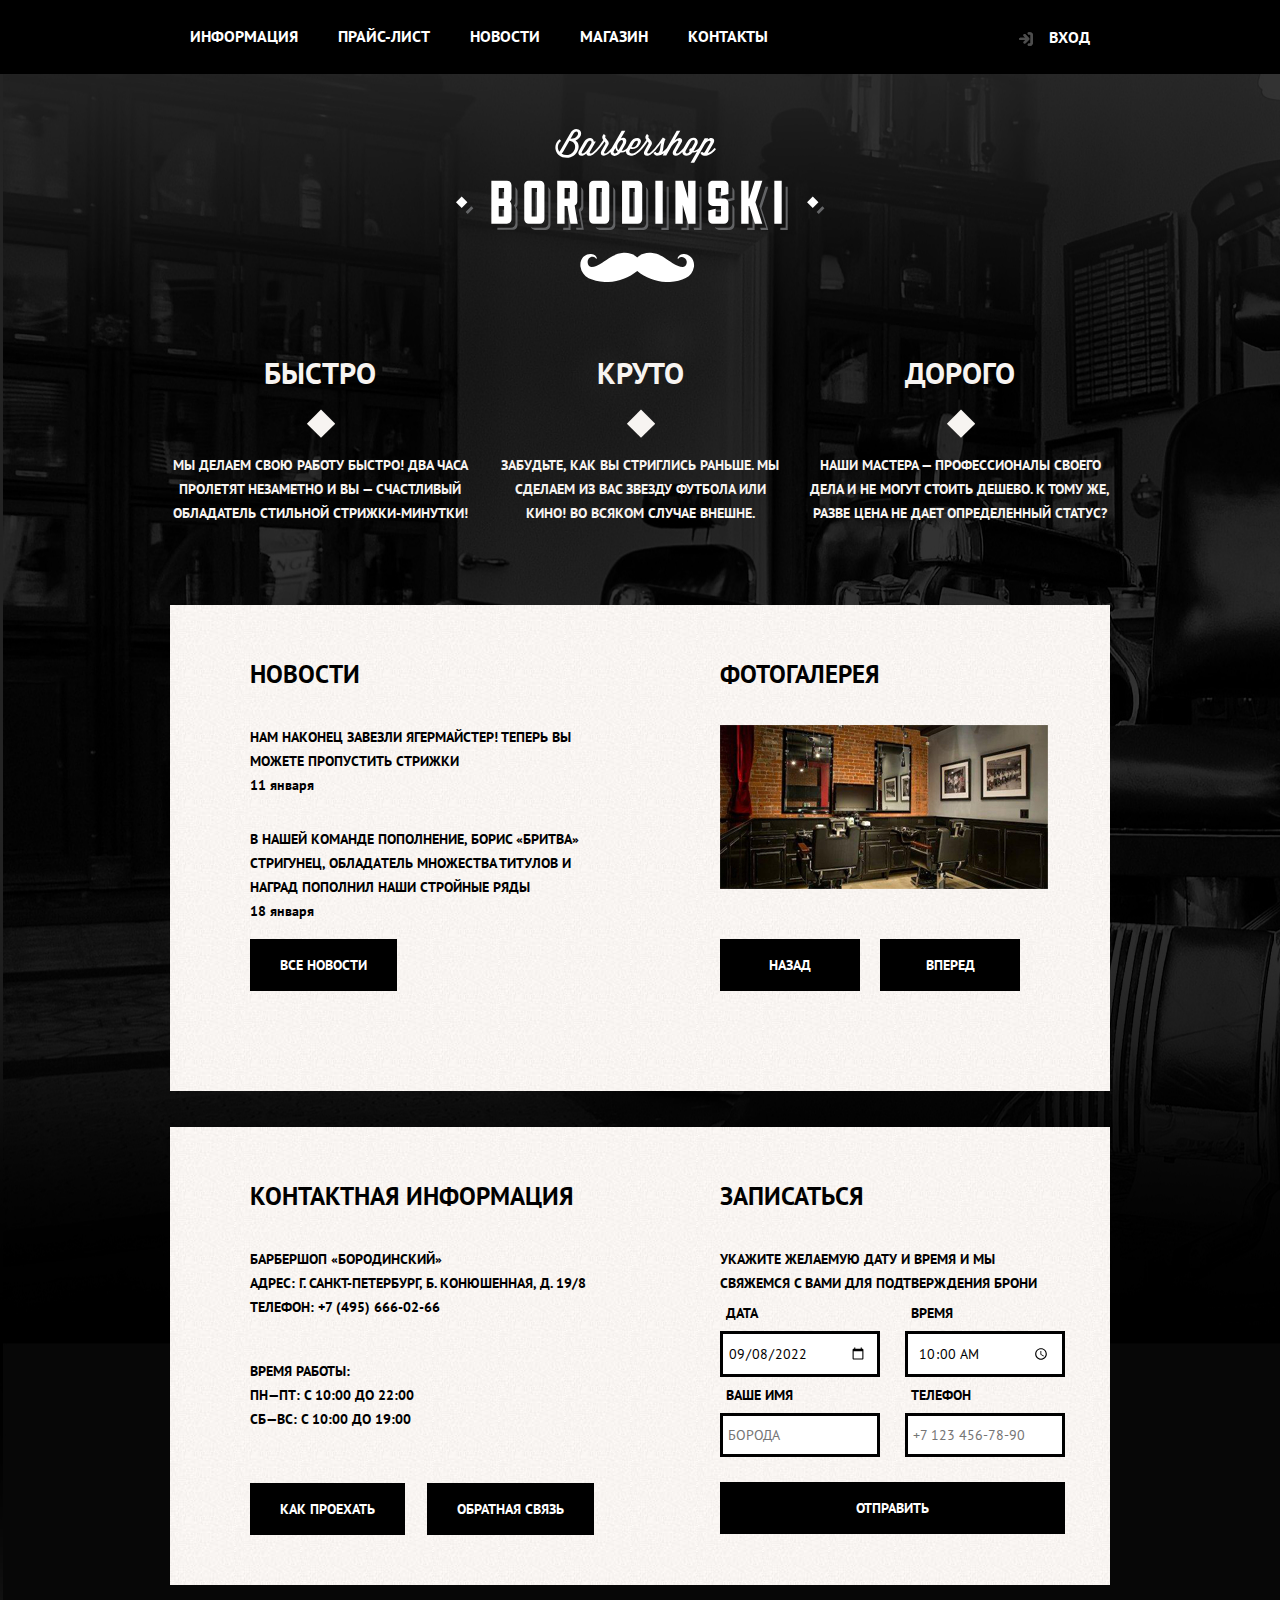
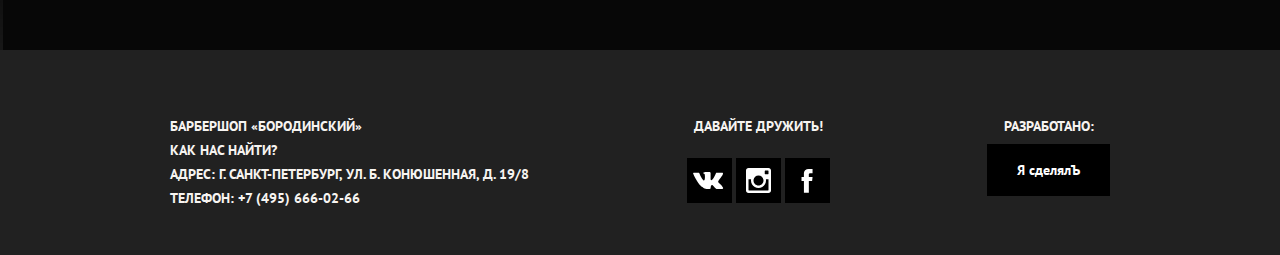
==== commit 4a69ac17: "add login form on all pages" ====
--- a/index.html
+++ b/index.html
@@ -124,6 +124,43 @@
             </div>
         </section>
     </main>
+
+    <div class="login">
+        <div class="login__wrapper">
+
+            <div class="login__close">
+                <button type="button" class="close__btn">
+                    <img src="/img/icons/close-square-line-icon.svg" alt="" class="close__img">
+                </button>
+            </div>
+
+            <form action="#" method="get" class="login__form form-active">
+                <fieldset class="login__fieldset">
+                    <legend class="login__legend">Вход в личный кабинет</legend>
+                    <label for="login__login" class="form__comment">Ваш логин</label>
+                    <input type="text" class="login__login" name="" id="" required>
+                    <label for="login__password" class="form__comment">Ваш пароль</label>
+                    <input type="password" class="login__password" name="" id="" required>
+                </fieldset>
+
+                <button type="submit" class="black__btn" id="login_submit">Enter account</button>
+            </form>
+
+            <form action="#" method="get" class="password__form">
+                <label for="password__email" class="password__legend">Восстановить пароль</label>
+                <span class="form__comment">Введите ваш email</span>
+                <input type="email" class="password__email" name="password__email" id="password__email" required>
+
+                <button type="submit" class="black__btn" id="password__submit">Restore password</button>
+
+            </form>
+
+            <a href="#" class="modal__switcher">Забыли пароль?</a>
+
+
+        </div>
+    </div>
+
     <footer class="footer">
         <div class="container">
             <div class="footer__row">
@@ -148,6 +185,7 @@
         </div>
     </footer>
     <script src="/js/main.js"></script>
+    <script src="/js/login.js"></script>
 </body>
 
 </html>--- a/css/style.css
+++ b/css/style.css
@@ -279,8 +279,10 @@
 
 .breadcrumbs__list {
     display: flex;
-    gap: 40px;
+    gap: 0px;
     padding: 50px 0;
+    flex-wrap: wrap;
+    column-gap: 38px;
 }
 
 .breadcrumbs__list li:nth-child(n+2)::before {
@@ -553,7 +555,183 @@
     background-color: #E5E5E5;
 }
 
+input {
+    background-color: #fff;
+    border: solid 1px black;
+}
+
+option {
+    background-color: #fff;
+}
+
+.form_wrapper {
+    max-width: 750px;
+    margin: 0 auto;
+}
+
+.form_account_wrapper {
+    padding-top: 20px;
+}
+
+.form_row {
+    display: flex;
+    column-gap: 35px;
+    padding-bottom: 15px;
+    flex-wrap: wrap;
+}
+
+.form_col {
+    flex: 1;
+}
+
+.form_col--flex {
+    display: flex;
+    flex-direction: column;
+}
+
+.form_input--h30 {
+    height: 30px;
+}
+
+.form_input--file {
+    max-width: 48%;
+}
+
+.form_row--cg10 {
+    column-gap: 10px;
+}
+
+.form_row--center {
+    justify-content: center;
+}
+
+.account_data,
+#account_form {
+    display: block;
+}
+
+input::file-selector-button {
+    height: 30px;
+    border: transparent;
+}
+
+.option_wrapper {
+    display: flex;
+    height: 30px;
+    align-items: center;
+    column-gap: 10px;
+}
+
+.form--pb50 {
+    padding-bottom: 50px;
+}
+
+.form_textarea {
+    background-color: #fff;
+    width: 100%;
+    border: solid 1px black;
+    padding: 5px;
+}
+
+input[type=text],
+input[type=date],
+input[type=tel],
+input[type=email] {
+    padding-left: 5px;
+}
+
+.invalid,
+.invalid:focus {
+    background-color: ivory;
+    border: none;
+    outline: 2px solid red;
+}
+
+.login {
+    background-color: hsla(0, 2%, 8%, 0.616);
+    position: fixed;
+    height: 100%;
+    position: fixed;
+    top: 0;
+    right: 0;
+    bottom: 0;
+    left: 0;
+    z-index: 100;
+    /* display: flex; */
+    align-content: center;
+    align-items: center;
+    display: none;
+}
+
+.login__close {
+    position: absolute;
+    top: 10px;
+    right: 10px;
+}
+
+.close__img {
+    width: 25px;
+    height: 25px;
+}
+
+.login__wrapper {
+    max-width: 500px;
+    margin: 0 auto;
+    background-image: url(/img/backgrounds/pattern-bg.jpg);
+    padding: 45px;
+    position: relative;
+}
+
+.login__fieldset,
+.password__form {
+    width: 100%;
+    display: flex;
+    flex-direction: column;
+    row-gap: 15px;
+}
+
+.login__legend {
+    text-align: center;
+    padding-bottom: 10px;
+    font-size: 20px;
+}
+
+.login__form {
+    max-width: 250px;
+    flex-direction: column;
+    row-gap: 15px;
+    margin: 0 auto;
+    display: none;
+}
+
+.password__form {
+    display: none;
+}
+
+.password__legend {
+    text-align: center;
+    font-size: 20px;
+}
+
+.form__comment {
+    margin-bottom: -10px;
+}
+
+.login__form input,
+.password__form input {
+    height: 30px;
+    border: solid 1px black;
+    padding-left: 5px;
+}
+
+.form-active {
+    display: flex;
+}
+
 @media (max-width: 939px) {
+    .container--side_padding {
+        padding: 0 10px;
+    }
     .container--flex {
         display: flex;
         flex-direction: column;
@@ -591,9 +769,21 @@
         display: flex;
         justify-content: space-between;
     }
-}
-
-@media (max-width: 750px) {
+    .pricelist__header::before,
+    .pricelist__header::after {
+        bottom: 50px;
+    }
+    .products__row {
+        display: flex;
+        flex-wrap: wrap;
+        justify-content: flex-end;
+        row-gap: 15px;
+        column-gap: 15px;
+        padding-right: 30px;
+    }
+}
+
+@media (max-width: 860px) {
     .navigation__link img {
         padding-bottom: 20px;
     }
@@ -667,6 +857,34 @@
     .hamburger.is-active .bar {
         opacity: 0;
     }
+    .product__row {
+        display: flex;
+        flex-direction: column;
+        align-items: center;
+    }
+    .column-left-padding-90 {
+        padding-left: 0px;
+        width: 100%;
+        display: flex;
+        justify-content: space-around;
+        flex-wrap: wrap;
+        column-gap: 10px;
+    }
+    .product__info--row {}
+    .product__info--column:nth-child(1) {
+        max-width: 320px;
+    }
+    .product__info {
+        display: flex;
+        justify-content: space-between;
+        padding: 6px 0 30px;
+    }
+    .product__kit {
+        padding-left: 20px;
+    }
+}
+
+@media (max-width: 750px) {
     .advantages__list {
         flex-direction: column;
         align-items: center;
@@ -683,6 +901,44 @@
     .main {
         background-color: black;
     }
+    .filter__fieldset {
+        padding-bottom: 40px;
+        display: flex;
+        flex-wrap: wrap;
+        justify-content: flex-start;
+        column-gap: 20px;
+    }
+    .store__filter {
+        text-transform: uppercase;
+        max-width: 100%;
+    }
+    .row {
+        display: flex;
+        column-gap: 50px;
+        flex-direction: column;
+        align-items: center;
+    }
+    .products__row {
+        display: flex;
+        flex-wrap: wrap;
+        justify-content: center;
+        row-gap: 15px;
+        column-gap: 15px;
+        padding-right: 0px;
+    }
+    .store__products {
+        display: flex;
+        flex-direction: column;
+        align-items: center;
+    }
+    .store__filter {
+        align-items: center;
+        padding-bottom: 30px;
+    }
+    .filter__btn {
+        display: block;
+        margin: 0 auto;
+    }
 }
 
 @media (max-width: 700px) {
@@ -695,6 +951,78 @@
     }
     .footer__row .footer__column:nth-child(1) {
         max-width: 193px;
+    }
+    .pricelist__header::before,
+    .pricelist__header::after {
+        bottom: 66px;
+    }
+    .inner__title {
+        padding-top: 25px;
+    }
+    .breadcrumbs__list {
+        padding: 25px 0;
+    }
+    .pricelist_row {
+        display: flex;
+        flex-direction: column;
+        align-items: center;
+        row-gap: 30px;
+    }
+    .pricelist__text-row {
+        display: flex;
+        flex-direction: column;
+        align-items: flex-start;
+    }
+    .align--center {
+        display: flex;
+        flex-direction: column;
+        align-items: center;
+    }
+    .row {
+        display: flex;
+        column-gap: 50px;
+        flex-direction: column;
+    }
+    .filter__fieldset {
+        padding-bottom: 40px;
+        display: flex;
+        flex-wrap: wrap;
+        flex-direction: row;
+        justify-content: flex-start;
+        column-gap: 35px;
+    }
+    .store__filter {
+        max-width: 100%;
+    }
+    .column-left-padding-90 {
+        padding-left: 0px;
+        width: 100%;
+        display: flex;
+        justify-content: space-around;
+        flex-wrap: wrap;
+        column-gap: 10px;
+        flex-direction: column;
+        align-items: flex-start;
+        align-content: center;
+    }
+    .product__info--column:nth-child(2) {
+        padding-bottom: 40px;
+    }
+    .store--special700 {
+        flex-wrap: wrap;
+    }
+}
+
+@media (max-width: 540px) {
+    .product__image {
+        max-width: 400px;
+    }
+    .product__image_small {
+        min-width: 0px;
+        max-width: 100px;
+    }
+    .form_input--file {
+        max-width: 100%;
     }
 }
 
@@ -705,4 +1033,19 @@
     .enroll {
         padding: 45px 20px 20px 20px;
     }
+    .product__image {
+        max-width: 330px;
+    }
+    .form_row {
+        display: flex;
+        column-gap: 35px;
+        padding-bottom: 15px;
+        flex-wrap: wrap;
+        flex-direction: column;
+        row-gap: 15px;
+    }
+    .create_account--special380 {
+        flex-wrap: nowrap;
+        flex-direction: row;
+    }
 }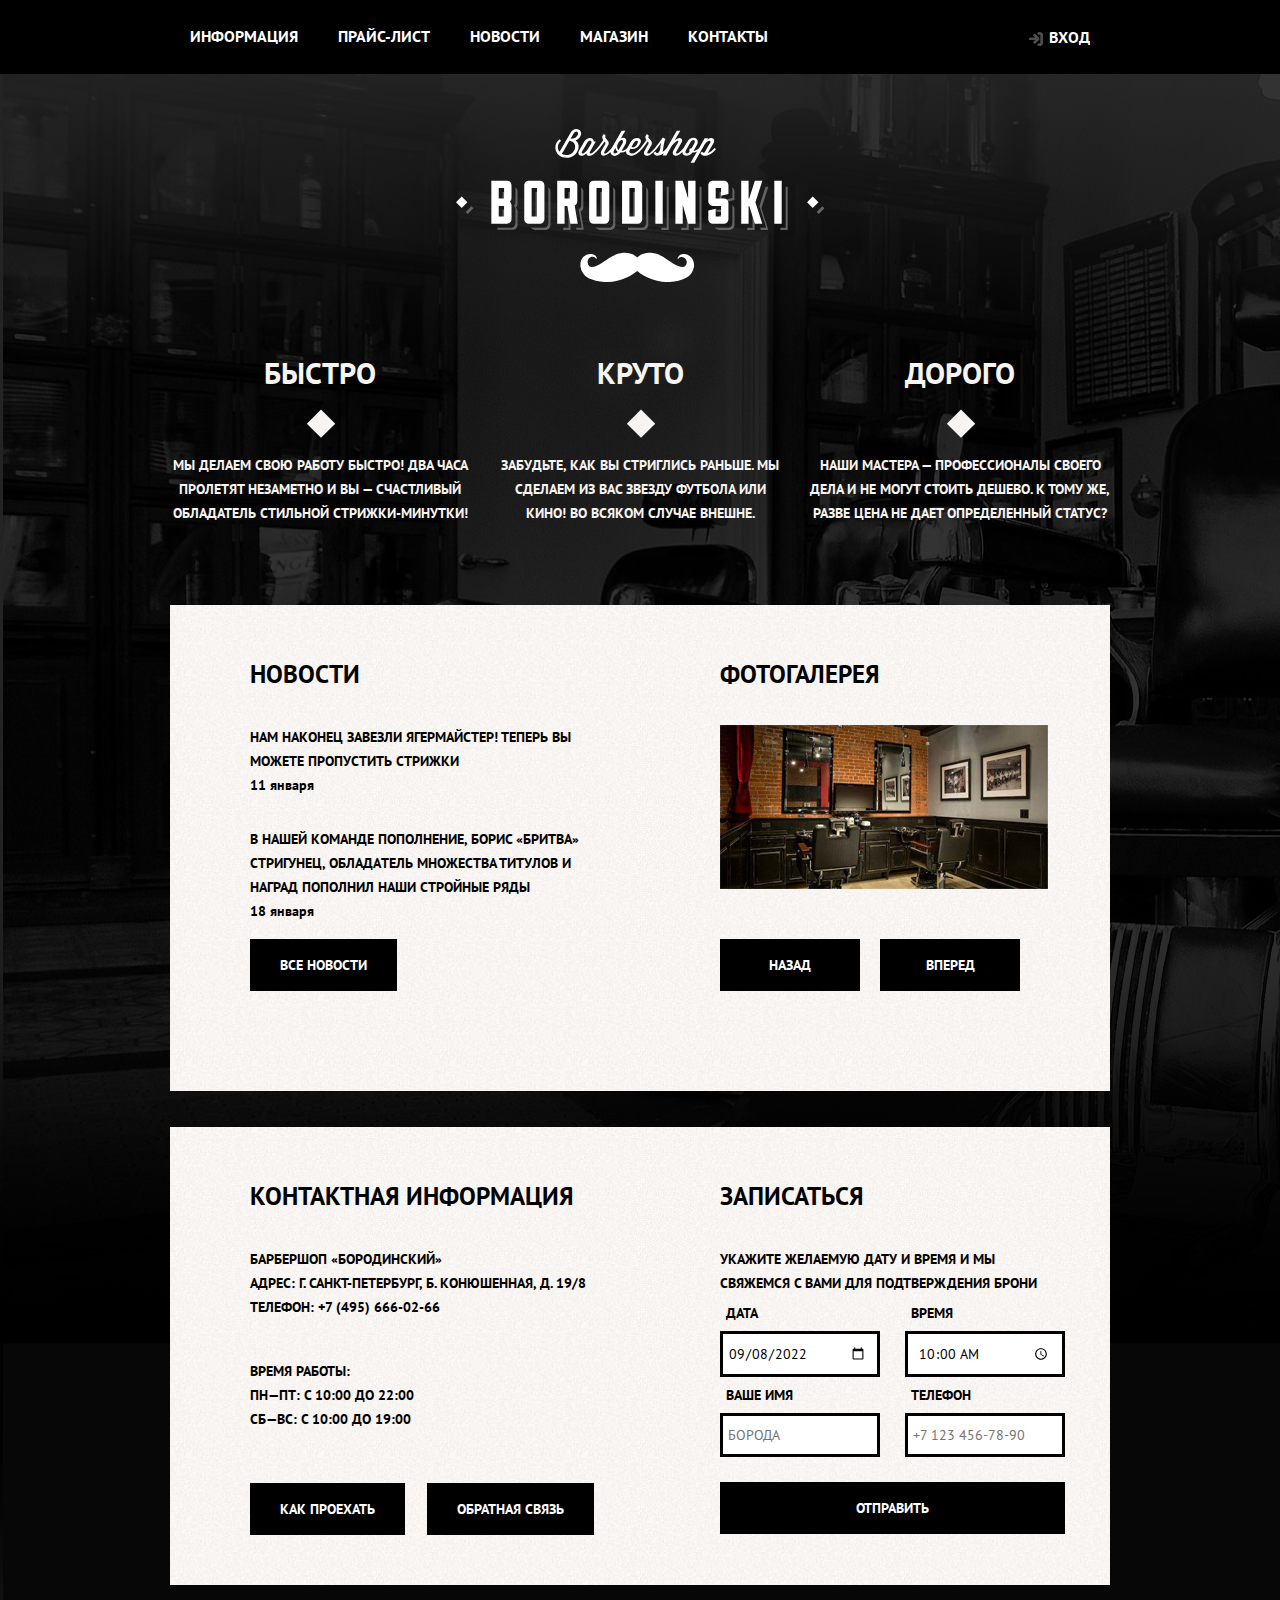
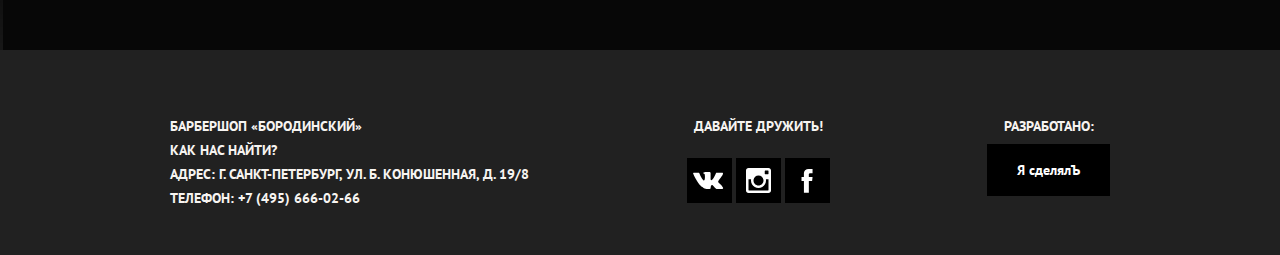
==== commit 2c965378: "add cart to each page" ====
--- a/index.html
+++ b/index.html
@@ -2,190 +2,215 @@
 <html lang="ru">
 
 <head>
-    <meta charset="UTF-8">
-    <meta http-equiv="X-UA-Compatible" content="IE=edge">
-    <meta name="viewport" content="width=device-width, initial-scale=1.0">
-
-    <link rel="stylesheet" href="/css/style.css">
-    <title>Document</title>
+  <meta charset="UTF-8">
+  <meta http-equiv="X-UA-Compatible" content="IE=edge">
+  <meta name="viewport" content="width=device-width, initial-scale=1.0">
+
+  <link href="/img/barber.ico" rel="icon" />
+
+  <link rel="stylesheet" href="/css/style.css">
+  <title>Document</title>
 </head>
 
 <body>
-    <header class="header">
-        <div class="container">
-            <nav class="navigation">
-                <ul class="navigation__list">
-                    <li class="navigation__item"><a href="#" class="navigation__link">ИНФОРМАЦИЯ</a></li>
-                    <li class="navigation__item"><a href="/price.html" class="navigation__link">ПРАЙС-ЛИСТ</a></li>
-                    <li class="navigation__item"><a href="#" class="navigation__link">НОВОСТИ</a></li>
-                    <li class="navigation__item"><a href="/store.html" class="navigation__link">МАГАЗИН</a></li>
-                    <li class="navigation__item"><a href="/product.html" class="navigation__link">КОНТАКТЫ</a></li>
-                </ul>
-                <a href="#" class="navigation__link navigation__enter">ВХОД</a>
-                <button class="hamburger">
-                    <div class="bar"></div>
-                </button>
-            </nav>
-
-        </div>
-    </header>
-    <main class="main">
-        <section class="advantages">
-            <div class="container">
-                <div class="logo">
-                    <img src="/img/icons/index-logo.svg" alt="Borodinskiy" class="logo__image">
-                </div>
-                <div class="advantages__list">
-                    <div class="advantages__item">
-                        <h2 class="advantages__title">БЫСТРО</h2>
-                        <p class="advantages__text">МЫ ДЕЛАЕМ СВОЮ РАБОТУ БЫСТРО! ДВА ЧАСА ПРОЛЕТЯТ НЕЗАМЕТНО И ВЫ — СЧАСТЛИВЫЙ ОБЛАДАТЕЛЬ СТИЛЬНОЙ СТРИЖКИ-МИНУТКИ!
-                        </p>
-                    </div>
-                    <div class="advantages__item">
-                        <h2 class="advantages__title">КРУТО</h2>
-                        <p class="advantages__text">ЗАБУДЬТЕ, КАК ВЫ СТРИГЛИСЬ РАНЬШЕ. МЫ СДЕЛАЕМ ИЗ ВАС ЗВЕЗДУ ФУТБОЛА ИЛИ КИНО! ВО ВСЯКОМ СЛУЧАЕ ВНЕШНЕ.
-                        </p>
-                    </div>
-                    <div class="advantages__item">
-                        <h2 class="advantages__title">ДОРОГО</h2>
-                        <p class="advantages__text">НАШИ МАСТЕРА — ПРОФЕССИОНАЛЫ СВОЕГО ДЕЛА И НЕ МОГУТ СТОИТЬ ДЕШЕВО. К ТОМУ ЖЕ, РАЗВЕ ЦЕНА НЕ ДАЕТ ОПРЕДЕЛЕННЫЙ СТАТУС?</p>
-                    </div>
-                </div>
-            </div>
-        </section>
-        <section class="about">
-            <div class="container container--flex">
-                <div class="about__row">
-                    <div class="news">
-                        <h2 class="title">НОВОСТИ</h2>
-                        <div class="news__item">
-                            <a href="#" class="news__link">НАМ НАКОНЕЦ ЗАВЕЗЛИ ЯГЕРМАЙСТЕР! ТЕПЕРЬ ВЫ МОЖЕТЕ ПРОПУСТИТЬ СТРИЖКИ</a>
-                            <p class="news__time">11 января</p>
-                        </div>
-                        <div class="news__item">
-                            <a href="#" class="news__link">В НАШЕЙ КОМАНДЕ ПОПОЛНЕНИЕ, БОРИС «БРИТВА» СТРИГУНЕЦ, ОБЛАДAТЕЛЬ МНОЖЕСТВА ТИТУЛОВ И НАГРАД ПОПОЛНИЛ НАШИ СТРОЙНЫЕ РЯДЫ</a>
-                            <p class="news__time">18 января</p>
-                        </div>
-                        <a href="#" class="black__btn">ВСЕ НОВОСТИ</a>
-                    </div>
-                    <div class="gallery">
-                        <h2 class="title">ФОТОГАЛЕРЕЯ</h2>
-                        <img src="/img/gallery/gallery.jpg" alt="" class="gallery__img">
-                        <div class="gallery__navigation">
-                            <button class="black__btn gallery__prev">НАЗАД</button><button class="black__btn gallery__next">ВПЕРЕД</button>
-                        </div>
-                    </div>
-                </div>
-            </div>
-        </section>
-        <section class="contacts">
-            <div class="container container--flex">
-                <div class="contacts__row">
-                    <div class="address">
-                        <h2 class="title">КОНТАКТНАЯ ИНФОРМАЦИЯ</h2>
-                        <p class="text">БАРБЕРШОП «БОРОДИНСКИЙ»<br>АДРЕС: Г. САНКТ-ПЕТЕРБУРГ, Б. КОНЮШЕННАЯ, Д. 19/8<br>ТЕЛЕФОН: +7 (495) 666-02-66</p>
-                        <p class="text time__text">
-                            ВРЕМЯ РАБОТЫ:<br>ПН—ПТ: С 10:00 ДО 22:00<br>СБ—ВС: С 10:00 ДО 19:00
-                        </p>
-                        <div class="address__buttons">
-                            <button class="black__btn right__btn">КАК ПРОЕХАТЬ</button>
-                            <button class="black__btn">ОБРАТНАЯ СВЯЗЬ</button>
-                        </div>
-                    </div>
-                    <div class="enroll">
-                        <h2 class="title">ЗАПИСАТЬСЯ</h2>
-                        <p class="text">УКАЖИТЕ ЖЕЛАЕМУЮ ДАТУ И ВРЕМЯ И МЫ СВЯЖЕМСЯ С ВАМИ ДЛЯ ПОДТВЕРЖДЕНИЯ БРОНИ</p>
-
-                        <form method="post" action="" class="enroll__form">
-                            <div class="form__row">
-                                <div class="form__column">
-                                    <label for="date" class="form__label">ДАТА</label><br>
-                                    <input id="date" name="date" value="2022-09-08" type="date" class="form__input">
-                                </div>
-                                <div class="form__column">
-                                    <label for="time" class="form__label">ВРЕМЯ</label><br>
-                                    <input id="time" name="time" value="10:00" type="time" class="form__input">
-                                </div>
-                            </div>
-                            <div class="form__row">
-                                <div class="form__column">
-                                    <label for="name" class="form__label">ВАШЕ ИМЯ</label><br>
-                                    <input id="name" name="name" value="" placeholder="БОРОДА" type="text" class="form__input">
-                                </div>
-                                <div class="form__column">
-                                    <label for="phone" class="form__label">ТЕЛЕФОН</label><br>
-                                    <input id="phone" name="phone" value="" placeholder="+7 123 456-78-90" type="text" class="form__input">
-                                </div>
-                            </div>
-                            <button class="form__btn black__btn">ОТПРАВИТЬ</button>
-                        </form>
-                    </div>
-                </div>
-            </div>
-        </section>
-    </main>
-
-    <div class="login">
-        <div class="login__wrapper">
-
-            <div class="login__close">
-                <button type="button" class="close__btn">
-                    <img src="/img/icons/close-square-line-icon.svg" alt="" class="close__img">
-                </button>
-            </div>
-
-            <form action="#" method="get" class="login__form form-active">
-                <fieldset class="login__fieldset">
-                    <legend class="login__legend">Вход в личный кабинет</legend>
-                    <label for="login__login" class="form__comment">Ваш логин</label>
-                    <input type="text" class="login__login" name="" id="" required>
-                    <label for="login__password" class="form__comment">Ваш пароль</label>
-                    <input type="password" class="login__password" name="" id="" required>
-                </fieldset>
-
-                <button type="submit" class="black__btn" id="login_submit">Enter account</button>
+  <header class="header">
+    <div class="container">
+      <nav class="navigation">
+        <ul class="navigation__list">
+          <li class="navigation__item"><a href="#" class="navigation__link">ИНФОРМАЦИЯ</a></li>
+          <li class="navigation__item"><a href="/price.html" class="navigation__link">ПРАЙС-ЛИСТ</a></li>
+          <li class="navigation__item"><a href="#" class="navigation__link">НОВОСТИ</a></li>
+          <li class="navigation__item"><a href="/store.html" class="navigation__link">МАГАЗИН</a></li>
+          <li class="navigation__item"><a href="/product.html" class="navigation__link">КОНТАКТЫ</a></li>
+        </ul>
+        <div class="navigation__account">
+          <a href="#" class="cart__link hidden">
+            <span class="cart__number">10</span>
+            <img src="./img/icons/cart.png" alt="" class="cart__icon">
+          </a>
+          <div class="modal-cart hidden">
+            <div class="modal-cart__wrapper"></div>
+            <a href="/cart.html" class="modal-product__button">В корзину</a>
+          </div>
+          <a href="#" class="navigation__link navigation__enter">ВХОД</a>
+        </div>
+        <button class="hamburger">
+          <div class="bar"></div>
+        </button>
+      </nav>
+
+    </div>
+  </header>
+  <main class="main">
+    <section class="advantages">
+      <div class="container">
+        <div class="logo">
+          <img src="/img/icons/index-logo.svg" alt="Borodinskiy" class="logo__image">
+        </div>
+        <div class="advantages__list">
+          <div class="advantages__item">
+            <h2 class="advantages__title">БЫСТРО</h2>
+            <p class="advantages__text">МЫ ДЕЛАЕМ СВОЮ РАБОТУ БЫСТРО! ДВА ЧАСА ПРОЛЕТЯТ НЕЗАМЕТНО И ВЫ — СЧАСТЛИВЫЙ
+              ОБЛАДАТЕЛЬ СТИЛЬНОЙ СТРИЖКИ-МИНУТКИ!
+            </p>
+          </div>
+          <div class="advantages__item">
+            <h2 class="advantages__title">КРУТО</h2>
+            <p class="advantages__text">ЗАБУДЬТЕ, КАК ВЫ СТРИГЛИСЬ РАНЬШЕ. МЫ СДЕЛАЕМ ИЗ ВАС ЗВЕЗДУ ФУТБОЛА ИЛИ КИНО! ВО
+              ВСЯКОМ СЛУЧАЕ ВНЕШНЕ.
+            </p>
+          </div>
+          <div class="advantages__item">
+            <h2 class="advantages__title">ДОРОГО</h2>
+            <p class="advantages__text">НАШИ МАСТЕРА — ПРОФЕССИОНАЛЫ СВОЕГО ДЕЛА И НЕ МОГУТ СТОИТЬ ДЕШЕВО. К ТОМУ ЖЕ,
+              РАЗВЕ ЦЕНА НЕ ДАЕТ ОПРЕДЕЛЕННЫЙ СТАТУС?</p>
+          </div>
+        </div>
+      </div>
+    </section>
+    <section class="about">
+      <div class="container container--flex">
+        <div class="about__row">
+          <div class="news">
+            <h2 class="title">НОВОСТИ</h2>
+            <div class="news__item">
+              <a href="#" class="news__link">НАМ НАКОНЕЦ ЗАВЕЗЛИ ЯГЕРМАЙСТЕР! ТЕПЕРЬ ВЫ МОЖЕТЕ ПРОПУСТИТЬ СТРИЖКИ</a>
+              <p class="news__time">11 января</p>
+            </div>
+            <div class="news__item">
+              <a href="#" class="news__link">В НАШЕЙ КОМАНДЕ ПОПОЛНЕНИЕ, БОРИС «БРИТВА» СТРИГУНЕЦ, ОБЛАДAТЕЛЬ МНОЖЕСТВА
+                ТИТУЛОВ И НАГРАД ПОПОЛНИЛ НАШИ СТРОЙНЫЕ РЯДЫ</a>
+              <p class="news__time">18 января</p>
+            </div>
+            <a href="#" class="black__btn">ВСЕ НОВОСТИ</a>
+          </div>
+          <div class="gallery">
+            <h2 class="title">ФОТОГАЛЕРЕЯ</h2>
+            <img src="/img/gallery/gallery.jpg" alt="" class="gallery__img">
+            <div class="gallery__navigation">
+              <button class="black__btn gallery__prev">НАЗАД</button><button
+                class="black__btn gallery__next">ВПЕРЕД</button>
+            </div>
+          </div>
+        </div>
+      </div>
+    </section>
+    <section class="contacts">
+      <div class="container container--flex">
+        <div class="contacts__row">
+          <div class="address">
+            <h2 class="title">КОНТАКТНАЯ ИНФОРМАЦИЯ</h2>
+            <p class="text">БАРБЕРШОП «БОРОДИНСКИЙ»<br>АДРЕС: Г. САНКТ-ПЕТЕРБУРГ, Б. КОНЮШЕННАЯ, Д. 19/8<br>ТЕЛЕФОН: +7
+              (495) 666-02-66</p>
+            <p class="text time__text">
+              ВРЕМЯ РАБОТЫ:<br>ПН—ПТ: С 10:00 ДО 22:00<br>СБ—ВС: С 10:00 ДО 19:00
+            </p>
+            <div class="address__buttons">
+              <button class="black__btn right__btn">КАК ПРОЕХАТЬ</button>
+              <button class="black__btn">ОБРАТНАЯ СВЯЗЬ</button>
+            </div>
+          </div>
+          <div class="enroll">
+            <h2 class="title">ЗАПИСАТЬСЯ</h2>
+            <p class="text">УКАЖИТЕ ЖЕЛАЕМУЮ ДАТУ И ВРЕМЯ И МЫ СВЯЖЕМСЯ С ВАМИ ДЛЯ ПОДТВЕРЖДЕНИЯ БРОНИ</p>
+
+            <form method="post" action="" class="enroll__form">
+              <div class="form__row">
+                <div class="form__column">
+                  <label for="date" class="form__label">ДАТА</label><br>
+                  <input id="date" name="date" value="2022-09-08" type="date" class="form__input">
+                </div>
+                <div class="form__column">
+                  <label for="time" class="form__label">ВРЕМЯ</label><br>
+                  <input id="time" name="time" value="10:00" type="time" class="form__input">
+                </div>
+              </div>
+              <div class="form__row">
+                <div class="form__column">
+                  <label for="name" class="form__label">ВАШЕ ИМЯ</label><br>
+                  <input id="name" name="name" value="" placeholder="БОРОДА" type="text" class="form__input">
+                </div>
+                <div class="form__column">
+                  <label for="phone" class="form__label">ТЕЛЕФОН</label><br>
+                  <input id="phone" name="phone" value="" placeholder="+7 123 456-78-90" type="text"
+                    class="form__input">
+                </div>
+              </div>
+              <button class="form__btn black__btn">ОТПРАВИТЬ</button>
             </form>
-
-            <form action="#" method="get" class="password__form">
-                <label for="password__email" class="password__legend">Восстановить пароль</label>
-                <span class="form__comment">Введите ваш email</span>
-                <input type="email" class="password__email" name="password__email" id="password__email" required>
-
-                <button type="submit" class="black__btn" id="password__submit">Restore password</button>
-
-            </form>
-
-            <a href="#" class="modal__switcher">Забыли пароль?</a>
-
-
-        </div>
+          </div>
+        </div>
+      </div>
+    </section>
+  </main>
+
+  <div class="login">
+    <div class="login__wrapper">
+
+      <div class="login__close">
+        <button type="button" class="close__btn">
+          <img src="/img/icons/close-square-line-icon.svg" alt="" class="close__img">
+        </button>
+      </div>
+
+      <form action="#" method="get" class="login__form form-active">
+        <fieldset class="login__fieldset">
+          <legend class="login__legend">Вход в личный кабинет</legend>
+          <label for="login__login" class="form__comment">Ваш логин</label>
+          <input type="text" class="login__login" name="" id="" required>
+          <label for="login__password" class="form__comment">Ваш пароль</label>
+          <input type="password" class="login__password" name="" id="" required>
+        </fieldset>
+
+        <button type="submit" class="black__btn" id="login_submit">Enter account</button>
+      </form>
+
+      <form action="#" method="get" class="password__form">
+        <label for="password__email" class="password__legend">Восстановить пароль</label>
+        <span class="form__comment">Введите ваш email</span>
+        <input type="email" class="password__email" name="password__email" id="password__email" required>
+
+        <button type="submit" class="black__btn" id="password__submit">Restore password</button>
+
+      </form>
+
+      <a href="#" class="modal__switcher">Забыли пароль?</a>
+
+
     </div>
-
-    <footer class="footer">
-        <div class="container">
-            <div class="footer__row">
-                <div class="footer__column">
-                    <p class="footer__text">
-                        БАРБЕРШОП «БОРОДИНСКИЙ»<br> КАК НАС НАЙТИ?<br> АДРЕС: Г. САНКТ-ПЕТЕРБУРГ, УЛ. Б. КОНЮШЕННАЯ, Д. 19/8<br> ТЕЛЕФОН: +7 (495) 666-02-66
-                    </p>
-                </div>
-                <div class="footer__column">
-                    <h4 class="footer__title">ДАВАЙТЕ ДРУЖИТЬ!</h4>
-                    <div class="footer__social">
-                        <a href="#" class="social__link"><img src="/img/icons/social/vk.svg" alt="" class="social__img social__vk"></a>
-                        <a href="#" class="social__link"><img src="/img/icons/social/instagram.svg" alt="" class="social__img social__instagram"></a>
-                        <a href="#" class="social__link"><img src="/img/icons/social/facebook.svg" alt="" class="social__img social__facebook"></a>
-                    </div>
-                </div>
-                <div class="footer__column">
-                    <h4 class="footer__title">РАЗРАБОТАНО:</h4>
-                    <a href="#" class="black__btn">Я сделялЪ</a>
-                </div>
-            </div>
-        </div>
-    </footer>
-    <script src="/js/main.js"></script>
-    <script src="/js/login.js"></script>
+  </div>
+
+  <footer class="footer">
+    <div class="container">
+      <div class="footer__row">
+        <div class="footer__column">
+          <p class="footer__text">
+            БАРБЕРШОП «БОРОДИНСКИЙ»<br> КАК НАС НАЙТИ?<br> АДРЕС: Г. САНКТ-ПЕТЕРБУРГ, УЛ. Б. КОНЮШЕННАЯ, Д. 19/8<br>
+            ТЕЛЕФОН: +7 (495) 666-02-66
+          </p>
+        </div>
+        <div class="footer__column">
+          <h4 class="footer__title">ДАВАЙТЕ ДРУЖИТЬ!</h4>
+          <div class="footer__social">
+            <a href="#" class="social__link"><img src="/img/icons/social/vk.svg" alt=""
+                class="social__img social__vk"></a>
+            <a href="#" class="social__link"><img src="/img/icons/social/instagram.svg" alt=""
+                class="social__img social__instagram"></a>
+            <a href="#" class="social__link"><img src="/img/icons/social/facebook.svg" alt=""
+                class="social__img social__facebook"></a>
+          </div>
+        </div>
+        <div class="footer__column">
+          <h4 class="footer__title">РАЗРАБОТАНО:</h4>
+          <a href="#" class="black__btn">Я сделялЪ</a>
+        </div>
+      </div>
+    </div>
+  </footer>
+  <script src="/js/main.js"></script>
+  <script src="/js/login.js"></script>
+
+  <script src="./js/controller.js" type="module"></script>
 </body>
 
 </html>--- a/css/style.css
+++ b/css/style.css
@@ -1,1051 +1,1311 @@
 @import "./reset.css";
-@import url('https://fonts.googleapis.com/css2?family=PT+Sans:wght@400;700&family=Poppins:wght@400;500;600;700&display=swap');
+@import url("https://fonts.googleapis.com/css2?family=PT+Sans:wght@400;700&family=Poppins:wght@400;500;600;700&display=swap");
+
 :root {
-    --conteiner-width: 940px;
-    --text-color: #000000;
-    --link-text-color: #ffffff;
+  --conteiner-width: 940px;
+  --text-color: #000000;
+  --link-text-color: #ffffff;
 }
 
 body {
-    font-family: 'PT Sans', sans-serif;
-    color: #000000;
-    font-size: 14px;
-    line-height: 24px;
-    font-weight: bold;
+  font-family: "PT Sans", sans-serif;
+  color: #000000;
+  font-size: 14px;
+  line-height: 24px;
+  font-weight: bold;
 }
 
 .body__image {
-    background-image: url(/img/backgrounds/pattern-bg.jpg);
-}
-
-.hidden {
-    display: none;
+  background-image: url(/img/backgrounds/pattern-bg.jpg);
+}
+
+.container-cart {
+  display: flex;
+  justify-content: flex-end;
+}
+
+.modal-cart {
+  width: 300px;
+  background-color: white;
+  position: absolute;
+  z-index: 1000;
+  padding: 6px;
+  top: 58px;
+  right: 76px;
+}
+
+.modal-cart__wrapper {
+  display: flex;
+  flex-direction: column;
+  align-items: flex-start;
+  width: 100%;
+}
+
+.modal-product {
+  display: flex;
+  gap: 14px;
+  padding-bottom: 8px;
+}
+
+.modal-product__button {
+  color: #ffffff;
+  font-weight: bold;
+  background-color: #000000;
+  display: flex;
+  width: 140px;
+  justify-content: center;
+  align-items: center;
+  height: 48px;
+  margin: 5px auto;
+}
+
+.modal-product:not(:last-child) {
+  border-bottom: 1px solid #dfdfdf;
+}
+
+.modal-product__picture {
+  width: 100px;
+  max-height: 100px;
+}
+
+.modal-product__name {
+  padding: 10px 0px;
+}
+
+.modal-product__price {
+  font-weight: 200;
 }
 
 .header {
-    background-color: #000000;
+  background-color: #000000;
 }
 
 .container {
-    max-width: 940px;
-    margin: 0 auto;
+  max-width: 940px;
+  margin: 0 auto;
+}
+
+.main-content {
+  min-height: 70vh;
 }
 
 .navigation {
-    display: flex;
-    justify-content: space-between;
-    align-items: center;
-    padding: 25px 20px;
+  display: flex;
+  justify-content: space-between;
+  align-items: center;
+  padding: 25px 20px;
 }
 
 .navigation__list {
-    display: flex;
-    column-gap: 40px;
+  display: flex;
+  column-gap: 40px;
 }
 
 .navigation__link {
-    font-size: 16px;
-    line-height: 20px;
-    color: var(--link-text-color);
+  font-size: 16px;
+  line-height: 20px;
+  color: var(--link-text-color);
 }
 
 .navigation__enter {
-    position: relative;
+  position: relative;
 }
 
 .navigation__enter::before {
-    content: "";
-    display: inline-block;
-    background: url("/img/icons/login.svg");
-    width: 14px;
-    height: 14px;
-    position: absolute;
-    left: -30px;
-    top: 5px;
-}
-
-
-/* footer {
-    display: flex;
-    justify-content: space-between;
-    padding: 64px;
-    flex-direction: row;
-    align-items: flex-start;
-    align-content: space-between;
-    flex-wrap: wrap;
-    row-gap: 27px;
-} */
+  content: "";
+  display: inline-block;
+  background: url("/img/icons/login.svg");
+  width: 14px;
+  height: 14px;
+  position: absolute;
+  left: -20px;
+  top: 5px;
+}
+
+.navigation__account {
+  display: flex;
+  flex-direction: row;
+  align-items: center;
+  gap: 44px;
+  position: relative;
+}
+
+.cart__link {
+  display: flex;
+  align-items: center;
+  gap: 5px;
+  color: white;
+}
+
+.cart__number {
+  display: inline-block;
+  width: 24px;
+  height: 24px;
+  background-color: red;
+  padding: 0px 7px;
+  border-radius: 50%;
+}
+
+.cart__icon {
+  width: 32px;
+}
 
 .hamburger {
-    display: none;
+  display: none;
 }
 
 .main {
-    background: url("/img/backgrounds/background_1.jpg") no-repeat;
-    background-color: black;
+  background: url("/img/backgrounds/background_1.jpg") no-repeat;
+  background-color: black;
 }
 
 .logo {
-    max-width: 370px;
-    margin: 0 auto;
-    padding-top: 55px;
+  max-width: 370px;
+  margin: 0 auto;
+  padding-top: 55px;
 }
 
 .advantages__list {
-    display: flex;
-    display: flex;
-    justify-content: space-around;
-    column-gap: 25px;
-    padding-top: 70px;
-    padding-bottom: 80px;
+  display: flex;
+  display: flex;
+  justify-content: space-around;
+  column-gap: 25px;
+  padding-top: 70px;
+  padding-bottom: 80px;
 }
 
 .advantages__item {
-    color: #F7F4F1;
-    max-width: 300px;
+  color: #f7f4f1;
+  max-width: 300px;
 }
 
 .advantages__title {
-    font-size: 30px;
-    line-height: 42px;
-    display: flex;
-    flex-direction: column;
-    align-items: center;
-    row-gap: 15px;
+  font-size: 30px;
+  line-height: 42px;
+  display: flex;
+  flex-direction: column;
+  align-items: center;
+  row-gap: 15px;
 }
 
 .advantages__title::after {
-    content: "";
-    display: inline-block;
-    background: url("/img/icons/shape_2.svg");
-    background-repeat: no-repeat;
-    width: 29px;
-    height: 29px;
+  content: "";
+  display: inline-block;
+  background: url("/img/icons/shape_2.svg");
+  background-repeat: no-repeat;
+  width: 29px;
+  height: 29px;
 }
 
 .advantages__text {
-    text-align: center;
-    padding-top: 15px;
+  text-align: center;
+  padding-top: 15px;
 }
 
 .about__row,
 .contacts__row {
-    display: flex;
-    background-image: url("/img/backgrounds/pattern-bg.jpg");
+  display: flex;
+  background-image: url("/img/backgrounds/pattern-bg.jpg");
 }
 
 .news,
 .gallery,
 .address,
 .enroll {
-    flex-grow: 1;
-    max-width: 470px;
-    padding: 48px 45px 50px 80px;
+  flex-grow: 1;
+  max-width: 470px;
+  padding: 48px 45px 50px 80px;
 }
 
 .title {
-    font-size: 25px;
-    line-height: 42px;
-    padding-bottom: 30px;
+  font-size: 25px;
+  line-height: 42px;
+  padding-bottom: 30px;
 }
 
 .news__link {
-    color: var(--text-color);
-    padding-bottom: 8px;
+  color: var(--text-color);
+  padding-bottom: 8px;
 }
 
 .news__time {
-    padding-bottom: 30px;
+  padding-bottom: 30px;
 }
 
 .news__btn,
 .black__btn {
-    color: #ffffff;
-    font-weight: bold;
-    min-width: 140px;
-    background-color: #000000;
-    padding: 17px 30px;
+  color: #ffffff;
+  font-weight: bold;
+  min-width: 140px;
+  background-color: #000000;
+  padding: 17px 30px;
 }
 
 .right__btn {
-    margin-right: 18px;
+  margin-right: 18px;
 }
 
 .gallery__navigation {
-    padding: 50px 0;
+  padding: 50px 0;
 }
 
 .gallery__prev {
-    margin-right: 20px;
+  margin-right: 20px;
 }
 
 .contacts {
-    margin-top: 36px;
-    padding-bottom: 65px;
+  margin-top: 36px;
+  padding-bottom: 65px;
 }
 
 .time__text {
-    padding-top: 40px;
+  padding-top: 40px;
 }
 
 .address__buttons {
-    padding-top: 52px;
+  padding-top: 52px;
 }
 
 .form__row {
-    display: flex;
-    gap: 20px;
-    justify-content: space-between;
+  display: flex;
+  gap: 20px;
+  justify-content: space-between;
 }
 
 .form__label {
-    padding: 6px;
-    display: inline-block;
-    /* margin-top: 20px; */
+  padding: 6px;
+  display: inline-block;
+  /* margin-top: 20px; */
 }
 
 .form__input {
-    border: 3px solid #000000;
-    width: 160px;
-    padding: 10px;
+  border: 3px solid #000000;
+  width: 160px;
+  padding: 10px;
 }
 
 .form__btn {
-    width: 100%;
-    margin-top: 25px;
+  width: 100%;
+  margin-top: 25px;
 }
 
 .footer {
-    background-color: #212121;
-    color: #F7F4F1;
+  background-color: #212121;
+  color: #f7f4f1;
 }
 
 .footer__row {
-    display: flex;
-    justify-content: space-between;
-    padding: 64px 0 45px 0;
+  display: flex;
+  justify-content: space-between;
+  padding: 64px 0 45px 0;
 }
 
 .footer__title {
-    padding-bottom: 20px;
-    text-align: center;
+  padding-bottom: 20px;
+  text-align: center;
 }
 
 .social__link {
-    background-color: #000000;
-    display: inline-block;
-    width: 45px;
-    height: 45px;
-    position: relative;
+  background-color: #000000;
+  display: inline-block;
+  width: 45px;
+  height: 45px;
+  position: relative;
 }
 
 .social__img {
-    position: absolute;
+  position: absolute;
 }
 
 .social__vk {
-    top: 15%;
-    left: 12%;
-    width: 32px;
-    height: 32px;
+  top: 15%;
+  left: 12%;
+  width: 32px;
+  height: 32px;
 }
 
 .social__instagram {
-    top: 23%;
-    left: 23%;
-    width: 25px;
-    height: 25px;
+  top: 23%;
+  left: 23%;
+  width: 25px;
+  height: 25px;
 }
 
 .social__facebook {
-    top: 23%;
-    left: 23%;
-    width: 25px;
-    height: 25px;
+  top: 23%;
+  left: 23%;
+  width: 25px;
+  height: 25px;
 }
 
 .main__product {
-    background-image: url("/img/backgrounds/pattern-bg.jpg");
-    text-transform: uppercase;
+  background-image: url("/img/backgrounds/pattern-bg.jpg");
+  text-transform: uppercase;
 }
 
 .inner__title {
-    font-size: 30px;
-    line-height: 42px;
-    font-weight: bold;
-    text-transform: uppercase;
-    padding-top: 35px;
+  font-size: 30px;
+  line-height: 42px;
+  font-weight: bold;
+  text-transform: uppercase;
+  padding-top: 35px;
 }
 
 .breadcrumbs__list {
-    display: flex;
-    gap: 0px;
-    padding: 50px 0;
-    flex-wrap: wrap;
-    column-gap: 38px;
-}
-
-.breadcrumbs__list li:nth-child(n+2)::before {
-    content: "";
-    display: inline-block;
-    background: url("/img/icons/breadcrumbs_square.svg");
-    background-repeat: no-repeat;
-    width: 14px;
-    height: 14px;
-    position: absolute;
-    position: absolute;
-    top: 6px;
-    left: -25px;
+  display: flex;
+  gap: 0px;
+  padding: 50px 0;
+  flex-wrap: wrap;
+  column-gap: 38px;
+}
+
+.breadcrumbs__list li:nth-child(n + 2)::before {
+  content: "";
+  display: inline-block;
+  background: url("/img/icons/breadcrumbs_square.svg");
+  background-repeat: no-repeat;
+  width: 14px;
+  height: 14px;
+  position: absolute;
+  position: absolute;
+  top: 6px;
+  left: -25px;
 }
 
 .breadcrumbs__item {
-    position: relative;
+  position: relative;
 }
 
 .breadcrumbs__link {
-    color: #000000;
+  color: #000000;
 }
 
 .non-active {
-    color: #ABA9A7;
+  color: #aba9a7;
 }
 
 .product__row {
-    display: flex;
+  display: flex;
 }
 
 .column-left-padding-90 {
-    padding-left: 90px;
+  padding-left: 90px;
 }
 
 .product__image {
-    max-width: 460px;
-    filter: drop-shadow(0px 0px 15px rgba(0, 1, 1, 0.2));
+  max-width: 460px;
+  filter: drop-shadow(0px 0px 15px rgba(0, 1, 1, 0.2));
 }
 
 .product__image_preview {
-    display: flex;
-    justify-content: space-between;
-    padding: 25px 0 49px;
+  display: flex;
+  justify-content: space-between;
+  padding: 25px 0 49px;
 }
 
 .product__image_smal {
-    min-width: 140px;
-    filter: drop-shadow(0px 0px 15px rgba(0, 1, 1, 0.2));
+  min-width: 140px;
+  filter: drop-shadow(0px 0px 15px rgba(0, 1, 1, 0.2));
 }
 
 .product__info {
-    display: flex;
-    justify-content: space-between;
-    padding: 20px 0 30px;
+  display: flex;
+  justify-content: space-between;
+  padding: 20px 0 30px;
 }
 
 .product__sku {
-    color: #AEAEAE;
+  color: #aeaeae;
 }
 
 .product__order {
-    padding: 30px 0 60px;
+  padding: 30px 0 60px;
 }
 
 .product__price {
-    font-weight: bold;
-    background-color: #E5E5E5;
-    padding: 17px 45px;
-    margin-right: -6px;
+  font-weight: bold;
+  background-color: #e5e5e5;
+  margin-right: -6px;
 }
 
 .pricelist__brands li,
 .product__kit li {
-    list-style-image: url('/img/icons/breadcrumbs_square.svg');
-    list-style-position: outside;
+  list-style-image: url("/img/icons/breadcrumbs_square.svg");
+  list-style-position: outside;
 }
 
 .pricelist__header {
-    font-size: 48px;
-    line-height: 48px;
-    text-align: center;
-    position: relative;
-    padding-bottom: 62px;
+  font-size: 48px;
+  line-height: 48px;
+  text-align: center;
+  position: relative;
+  padding-bottom: 62px;
 }
 
 .pricelist__header::before,
 .pricelist__header::after {
-    content: "";
-    border-bottom: 2px solid black;
-    display: inline-block;
-    width: 12%;
-    position: absolute;
-    bottom: 66px;
+  content: "";
+  border-bottom: 2px solid black;
+  display: inline-block;
+  width: 12%;
+  position: absolute;
+  bottom: 66px;
 }
 
 .pricelist__header::before {
-    left: 0;
+  left: 0;
 }
 
 .pricelist__header::after {
-    right: 0;
+  right: 0;
 }
 
 .pricelist_row {
-    display: flex;
+  display: flex;
 }
 
 .pricelist_row--about {
-    align-items: flex-end;
+  align-items: flex-end;
 }
 
 .pricelist_column {
-    max-width: 470px;
-    width: 100%;
+  max-width: 470px;
+  width: 100%;
 }
 
 .pricelist__title-small {
-    line-height: 35px;
+  line-height: 35px;
 }
 
 .pricelist__brands {
-    margin-left: 18px;
+  margin-left: 18px;
 }
 
 .pricelist__brands-item {
-    font-size: 14px;
-    line-height: 24px;
+  font-size: 14px;
+  line-height: 24px;
 }
 
 .pricelist__table {
-    width: 100%;
-    border-collapse: collapse;
+  width: 100%;
+  border-collapse: collapse;
 }
 
 .pricelist__table-name,
 .pricelist__table-price {
-    border: 2px solid black;
-    padding: 10px 0;
-    width: 50%;
+  border: 2px solid black;
+  padding: 10px 0;
+  width: 50%;
 }
 
 .pricelist__table-name {
-    padding-left: 10px;
+  padding-left: 10px;
 }
 
 .pricelist__table-price {
-    text-align: center;
+  text-align: center;
 }
 
 .pricelist__title--about {
-    padding-top: 54px;
+  padding-top: 54px;
 }
 
 .pricelist__row--about {
-    padding-bottom: 80px;
+  padding-bottom: 80px;
 }
 
 .filter__checkbox input[type="checkbox"] {
-    border: 1px solid black;
+  border: 1px solid black;
 }
 
 .row {
-    display: flex;
-    column-gap: 50px;
+  display: flex;
+  column-gap: 50px;
 }
 
 .store__filter {
-    text-transform: uppercase;
-    max-width: 240px;
+  text-transform: uppercase;
+  max-width: 240px;
 }
 
 .filter__legend {
+  padding-bottom: 30px;
+  font-size: 24px;
+  line-height: 30px;
+}
+
+.filter__label {
+  font-size: 14px;
+  line-height: 18px;
+}
+
+.filter__fieldset {
+  padding-bottom: 40px;
+}
+
+.filter__input {
+  padding-bottom: 10px;
+}
+
+.filter__btn {
+  color: #ffffff;
+  font-weight: bold;
+  background-color: #000000;
+  padding: 17px 30px;
+}
+
+.products__row {
+  display: flex;
+  flex-wrap: wrap;
+  justify-content: flex-start;
+  row-gap: 15px;
+  column-gap: 15px;
+}
+
+.card {
+  background-color: #fff;
+  width: 220px;
+  box-shadow: 0px 0px 15px rgba(0, 1, 1, 0.2);
+}
+
+.card__picture {
+  display: flex;
+  justify-content: center;
+  padding-top: 20px;
+}
+
+.card__img {
+  width: auto;
+  height: 130px;
+}
+
+.card_info {
+  margin: 0 auto;
+  max-width: 190px;
+}
+
+.card__name {
+  max-width: 190px;
+  padding: 14px 0;
+  text-align: center;
+}
+
+.card__order {
+  padding-bottom: 25px;
+  display: flex;
+  justify-content: space-between;
+}
+
+.card__price {
+  display: inline-block;
+  width: 50%;
+  height: 30px;
+  padding-top: 3px;
+  text-align: center;
+}
+
+.name__uppercase {
+  text-transform: uppercase;
+}
+
+.card__btn {
+  color: #ffffff;
+  font-weight: bold;
+  background-color: #000000;
+  width: 50%;
+  height: 30px;
+}
+
+.store__pagination {
+  padding: 45px 0px;
+}
+
+.pagination__list {
+  display: flex;
+  gap: 10px;
+}
+
+/* .pagination__item {
+  text-align: center;
+  background-color: #000000;
+  width: 43px;
+  height: 43px;
+  padding: 9px;
+  font-size: 14px;
+} */
+
+.pagination__link {
+  color: #fff;
+  text-align: center;
+  background-color: #000000;
+  width: 43px;
+  height: 43px;
+  padding: 9px;
+  font-size: 14px;
+  display: block;
+}
+
+.pagination__link--disabled {
+  color: #000000;
+  background-color: #e5e5e5;
+}
+
+/* .pagination__item--disabled {
+  background-color: #e5e5e5;
+} */
+
+input {
+  background-color: #fff;
+  border: solid 1px black;
+}
+
+option {
+  background-color: #fff;
+}
+
+.form_wrapper {
+  max-width: 750px;
+  margin: 0 auto;
+}
+
+.form_account_wrapper {
+  padding-top: 20px;
+}
+
+.form_row {
+  display: flex;
+  column-gap: 35px;
+  padding-bottom: 15px;
+  flex-wrap: wrap;
+}
+
+.form_col {
+  flex: 1;
+}
+
+.form_col--flex {
+  display: flex;
+  flex-direction: column;
+}
+
+.form_input--h30 {
+  height: 30px;
+}
+
+.form_input--file {
+  max-width: 48%;
+}
+
+.form_row--cg10 {
+  column-gap: 10px;
+}
+
+.form_row--center {
+  justify-content: center;
+}
+
+.account_data,
+#account_form {
+  display: block;
+}
+
+input::file-selector-button {
+  height: 30px;
+  border: transparent;
+}
+
+.option_wrapper {
+  display: flex;
+  height: 30px;
+  align-items: center;
+  column-gap: 10px;
+}
+
+.form--pb50 {
+  padding-bottom: 50px;
+}
+
+.form_textarea {
+  background-color: #fff;
+  width: 100%;
+  border: solid 1px black;
+  padding: 5px;
+}
+
+input[type="text"],
+input[type="date"],
+input[type="tel"],
+input[type="email"] {
+  padding-left: 5px;
+}
+
+.invalid,
+.invalid:focus {
+  background-color: ivory;
+  border: none;
+  outline: 2px solid red;
+}
+
+.login {
+  background-color: hsla(0, 2%, 8%, 0.616);
+  position: fixed;
+  height: 100%;
+  position: fixed;
+  top: 0;
+  right: 0;
+  bottom: 0;
+  left: 0;
+  z-index: 100;
+  /* display: flex; */
+  align-content: center;
+  align-items: center;
+  display: none;
+}
+
+.login__close {
+  position: absolute;
+  top: 10px;
+  right: 10px;
+}
+
+.close__img {
+  width: 25px;
+  height: 25px;
+}
+
+.login__wrapper {
+  max-width: 500px;
+  margin: 0 auto;
+  background-image: url(/img/backgrounds/pattern-bg.jpg);
+  padding: 45px;
+  position: relative;
+}
+
+.login__fieldset,
+.password__form {
+  width: 100%;
+  display: flex;
+  flex-direction: column;
+  row-gap: 15px;
+}
+
+.login__legend {
+  text-align: center;
+  padding-bottom: 10px;
+  font-size: 20px;
+}
+
+.login__form {
+  max-width: 250px;
+  flex-direction: column;
+  row-gap: 15px;
+  margin: 0 auto;
+  display: none;
+}
+
+.password__form {
+  display: none;
+}
+
+.password__legend {
+  text-align: center;
+  font-size: 20px;
+}
+
+.form__comment {
+  margin-bottom: -10px;
+}
+
+.login__form input,
+.password__form input {
+  height: 30px;
+  border: solid 1px black;
+  padding-left: 5px;
+}
+
+.form-active {
+  display: flex;
+}
+
+.basket {
+  display: flex;
+  justify-content: space-between;
+  column-gap: 40px;
+}
+
+.product-card {
+  display: flex;
+  column-gap: 20px;
+  align-items: center;
+  justify-content: space-around;
+  background-color: #fff;
+}
+
+.basket__product-list {
+  width: 70%;
+  display: flex;
+  flex-direction: column;
+  row-gap: 20px;
+}
+
+.product-card__picture {
+  width: 100px;
+  height: 100px;
+
+}
+
+.product-card__title {
+  font-size: 25px;
+}
+
+.product-card__info {
+  display: flex;
+  flex-direction: column;
+  align-items: center;
+}
+
+.product-card__quantity {
+  display: flex;
+  align-items: center;
+  column-gap: 6px;
+}
+
+.product-card__control {
+  font-size: 20px;
+  width: 20px;
+  height: 20px;
+  display: block;
+  background-color: rgb(238, 182, 0);
+  display: flex;
+  justify-content: center;
+  align-items: center;
+  border-radius: 22%;
+  cursor: pointer;
+}
+
+.product-card__control:hover {
+  background-color: rgb(255, 190, 69);
+}
+
+.product-card__total {
+  display: block;
+}
+
+.product-card__delete-btn {
+  padding-right: 20px;
+}
+
+.product-card__delete-icon {
+  width: 25px;
+}
+
+.checkout {
+  padding: 20px 50px;
+  border: 2px solid black;
+  margin-bottom: 20px;
+}
+
+.checkout__form {
+  display: flex;
+  flex-direction: column;
+}
+
+.checkout__fieldset {
+  display: flex;
+  flex-direction: column;
+}
+
+.checkout__input:not(:last-child) {
+  margin-bottom: 10px;
+}
+
+.checkout__title {
+  font-size: 20px;
+  padding-bottom: 10px;
+}
+
+.checkout__price {
+  padding-bottom: 10px;
+}
+
+@media (max-width: 939px) {
+  .container--side_padding {
+    padding: 0 10px;
+  }
+
+  .container--flex {
+    display: flex;
+    flex-direction: column;
+    align-items: center;
+  }
+
+  .about__row,
+  .contacts__row {
+    display: flex;
+    flex-direction: column;
+    align-items: center;
+  }
+
+  .news,
+  .gallery,
+  .address,
+  .enroll {
+    flex-grow: 1;
+    max-width: 419px;
+    padding: 45px 45px 20px 45px;
+  }
+
+  .news__btn,
+  .black__btn {
+    padding: 17px 26px;
+  }
+
+  .form__input {
+    width: 154px;
+  }
+
+  .gallery__navigation {
+    display: flex;
+    justify-content: space-between;
+  }
+
+  .footer {
+    padding: 0 15px;
+  }
+
+  .address__buttons {
+    display: flex;
+    justify-content: space-between;
+  }
+
+  .pricelist__header::before,
+  .pricelist__header::after {
+    bottom: 50px;
+  }
+
+  .products__row {
+    display: flex;
+    flex-wrap: wrap;
+    justify-content: flex-end;
+    row-gap: 15px;
+    column-gap: 15px;
+    padding-right: 30px;
+  }
+}
+
+@media (max-width: 860px) {
+  .navigation__link img {
+    padding-bottom: 20px;
+  }
+
+  .navigation {
+    justify-content: flex-end;
+  }
+
+  .navigation__list,
+  .navigation__enter {
+    display: none;
+  }
+
+  .navigation.is-active {
+    display: flex;
+    justify-content: flex-start;
+    padding: 25px 20px;
+    flex-direction: column;
+    align-items: center;
+    position: fixed;
+    height: 100%;
+    z-index: 9998;
+    top: 0;
+    left: 0;
+    background-color: #000000;
+    width: 100%;
+    row-gap: 25px;
+  }
+
+  .is-active .navigation__enter {
+    display: block;
+  }
+
+  .is-active .navigation__list {
+    display: flex;
+    column-gap: 40px;
+    flex-direction: column;
+    align-items: center;
+    row-gap: 13px;
+    padding-top: 30px;
+  }
+
+  .hamburger {
+    position: relative;
+    display: block;
+    width: 35px;
+    height: 35px;
+    cursor: pointer;
+    color: #fff;
+    appearance: none;
+    background: none;
+    outline: none;
+    border: none;
+  }
+
+  .hamburger.is-active {
+    position: fixed;
+    right: 23px;
+    top: 25px;
+  }
+
+  .hamburger .bar,
+  .hamburger::before,
+  .hamburger::after {
+    content: "";
+    display: block;
+    width: 100%;
+    height: 5px;
+    background-color: #fff;
+    margin: 6px 0px;
+    transition: 0.4s;
+  }
+
+  .hamburger.is-active::before {
+    transform: rotate(-45deg) translate(-8px, 6px);
+  }
+
+  .hamburger.is-active::after {
+    transform: rotate(45deg) translate(-8px, -8px);
+  }
+
+  .hamburger.is-active .bar {
+    opacity: 0;
+  }
+
+  .product__row {
+    display: flex;
+    flex-direction: column;
+    align-items: center;
+  }
+
+  .column-left-padding-90 {
+    padding-left: 0px;
+    width: 100%;
+    display: flex;
+    justify-content: space-around;
+    flex-wrap: wrap;
+    column-gap: 10px;
+  }
+
+  .product__info--row {}
+
+  .product__info--column:nth-child(1) {
+    max-width: 320px;
+  }
+
+  .product__info {
+    display: flex;
+    justify-content: space-between;
+    padding: 6px 0 30px;
+  }
+
+  .product__kit {
+    padding-left: 20px;
+  }
+}
+
+@media (max-width: 750px) {
+  .advantages__list {
+    flex-direction: column;
+    align-items: center;
+  }
+
+  .advantages__item {
     padding-bottom: 30px;
-    font-size: 24px;
-    line-height: 30px;
-}
-
-.filter__label {
-    font-size: 14px;
-    line-height: 18px;
-}
-
-.filter__fieldset {
+  }
+
+  .about__row,
+  .contacts__row {
+    display: flex;
+    flex-direction: column;
+    align-items: center;
+  }
+
+  .main {
+    background-color: black;
+  }
+
+  .filter__fieldset {
     padding-bottom: 40px;
-}
-
-.filter__input {
-    padding-bottom: 10px;
-}
-
-.filter__btn {
-    color: #ffffff;
-    font-weight: bold;
-    background-color: #000000;
-    padding: 17px 30px;
-}
-
-.products__row {
     display: flex;
     flex-wrap: wrap;
     justify-content: flex-start;
+    column-gap: 20px;
+  }
+
+  .store__filter {
+    text-transform: uppercase;
+    max-width: 100%;
+  }
+
+  .row {
+    display: flex;
+    column-gap: 50px;
+    flex-direction: column;
+    align-items: center;
+  }
+
+  .products__row {
+    display: flex;
+    flex-wrap: wrap;
+    justify-content: center;
     row-gap: 15px;
     column-gap: 15px;
-}
-
-.card {
-    background-color: #fff;
-    width: 220px;
-    box-shadow: 0px 0px 15px rgba(0, 1, 1, 0.2)
-}
-
-.card__name,
-.card__order {
-    max-width: 190px;
-}
-
-.card_info {
+    padding-right: 0px;
+  }
+
+  .store__products {
+    display: flex;
+    flex-direction: column;
+    align-items: center;
+  }
+
+  .store__filter {
+    align-items: center;
+    padding-bottom: 30px;
+  }
+
+  .filter__btn {
+    display: block;
     margin: 0 auto;
-    max-width: 190px;
-}
-
-.card__name,
-.card__order {
-    padding-bottom: 17px;
-}
-
-.card__price {
-    padding: 17px 30px;
-}
-
-.name__uppercase {
-    text-transform: uppercase;
-}
-
-.card__btn {
-    color: #ffffff;
-    font-weight: bold;
-    background-color: #000000;
-    padding: 17px 17px;
-}
-
-.store__pagination {
-    padding: 45px 0px;
-}
-
-.pagination__list {
-    display: flex;
-    gap: 10px;
-}
-
-.pagination__item {
-    text-align: center;
-    background-color: #000000;
-    width: 43px;
-    height: 43px;
-    padding: 9px;
-    font-size: 14px;
-}
-
-.pagination__link {
-    color: #fff;
-}
-
-.pagination__link--disabled {
-    color: #000000;
-}
-
-.pagination__item--disabled {
-    background-color: #E5E5E5;
-}
-
-input {
-    background-color: #fff;
-    border: solid 1px black;
-}
-
-option {
-    background-color: #fff;
-}
-
-.form_wrapper {
-    max-width: 750px;
-    margin: 0 auto;
-}
-
-.form_account_wrapper {
-    padding-top: 20px;
-}
-
-.form_row {
+  }
+}
+
+@media (max-width: 700px) {
+  .footer__row {
+    display: flex;
+    justify-content: space-between;
+    flex-direction: column;
+    align-items: center;
+    row-gap: 20px;
+  }
+
+  .footer__row .footer__column:nth-child(1) {
+    max-width: 193px;
+  }
+
+  .pricelist__header::before,
+  .pricelist__header::after {
+    bottom: 66px;
+  }
+
+  .inner__title {
+    padding-top: 25px;
+  }
+
+  .breadcrumbs__list {
+    padding: 25px 0;
+  }
+
+  .pricelist_row {
+    display: flex;
+    flex-direction: column;
+    align-items: center;
+    row-gap: 30px;
+  }
+
+  .pricelist__text-row {
+    display: flex;
+    flex-direction: column;
+    align-items: flex-start;
+  }
+
+  .align--center {
+    display: flex;
+    flex-direction: column;
+    align-items: center;
+  }
+
+  .row {
+    display: flex;
+    column-gap: 50px;
+    flex-direction: column;
+  }
+
+  .filter__fieldset {
+    padding-bottom: 40px;
+    display: flex;
+    flex-wrap: wrap;
+    flex-direction: row;
+    justify-content: flex-start;
+    column-gap: 35px;
+  }
+
+  .store__filter {
+    max-width: 100%;
+  }
+
+  .column-left-padding-90 {
+    padding-left: 0px;
+    width: 100%;
+    display: flex;
+    justify-content: space-around;
+    flex-wrap: wrap;
+    column-gap: 10px;
+    flex-direction: column;
+    align-items: flex-start;
+    align-content: center;
+  }
+
+  .product__info--column:nth-child(2) {
+    padding-bottom: 40px;
+  }
+
+  .store--special700 {
+    flex-wrap: wrap;
+  }
+}
+
+@media (max-width: 540px) {
+  .product__image {
+    max-width: 400px;
+  }
+
+  .product__image_small {
+    min-width: 0px;
+    max-width: 100px;
+  }
+
+  .form_input--file {
+    max-width: 100%;
+  }
+}
+
+@media (max-width: 380px) {
+
+  .news,
+  .gallery,
+  .address,
+  .enroll {
+    padding: 45px 20px 20px 20px;
+  }
+
+  .product__image {
+    max-width: 330px;
+  }
+
+  .form_row {
     display: flex;
     column-gap: 35px;
     padding-bottom: 15px;
     flex-wrap: wrap;
-}
-
-.form_col {
-    flex: 1;
-}
-
-.form_col--flex {
-    display: flex;
-    flex-direction: column;
-}
-
-.form_input--h30 {
-    height: 30px;
-}
-
-.form_input--file {
-    max-width: 48%;
-}
-
-.form_row--cg10 {
-    column-gap: 10px;
-}
-
-.form_row--center {
-    justify-content: center;
-}
-
-.account_data,
-#account_form {
-    display: block;
-}
-
-input::file-selector-button {
-    height: 30px;
-    border: transparent;
-}
-
-.option_wrapper {
-    display: flex;
-    height: 30px;
-    align-items: center;
-    column-gap: 10px;
-}
-
-.form--pb50 {
-    padding-bottom: 50px;
-}
-
-.form_textarea {
-    background-color: #fff;
-    width: 100%;
-    border: solid 1px black;
-    padding: 5px;
-}
-
-input[type=text],
-input[type=date],
-input[type=tel],
-input[type=email] {
-    padding-left: 5px;
-}
-
-.invalid,
-.invalid:focus {
-    background-color: ivory;
-    border: none;
-    outline: 2px solid red;
-}
-
-.login {
-    background-color: hsla(0, 2%, 8%, 0.616);
-    position: fixed;
-    height: 100%;
-    position: fixed;
-    top: 0;
-    right: 0;
-    bottom: 0;
-    left: 0;
-    z-index: 100;
-    /* display: flex; */
-    align-content: center;
-    align-items: center;
-    display: none;
-}
-
-.login__close {
-    position: absolute;
-    top: 10px;
-    right: 10px;
-}
-
-.close__img {
-    width: 25px;
-    height: 25px;
-}
-
-.login__wrapper {
-    max-width: 500px;
-    margin: 0 auto;
-    background-image: url(/img/backgrounds/pattern-bg.jpg);
-    padding: 45px;
-    position: relative;
-}
-
-.login__fieldset,
-.password__form {
-    width: 100%;
-    display: flex;
     flex-direction: column;
     row-gap: 15px;
-}
-
-.login__legend {
-    text-align: center;
-    padding-bottom: 10px;
-    font-size: 20px;
-}
-
-.login__form {
-    max-width: 250px;
-    flex-direction: column;
-    row-gap: 15px;
-    margin: 0 auto;
-    display: none;
-}
-
-.password__form {
-    display: none;
-}
-
-.password__legend {
-    text-align: center;
-    font-size: 20px;
-}
-
-.form__comment {
-    margin-bottom: -10px;
-}
-
-.login__form input,
-.password__form input {
-    height: 30px;
-    border: solid 1px black;
-    padding-left: 5px;
-}
-
-.form-active {
-    display: flex;
-}
-
-@media (max-width: 939px) {
-    .container--side_padding {
-        padding: 0 10px;
-    }
-    .container--flex {
-        display: flex;
-        flex-direction: column;
-        align-items: center;
-    }
-    .about__row,
-    .contacts__row {
-        display: flex;
-        flex-direction: column;
-        align-items: center;
-    }
-    .news,
-    .gallery,
-    .address,
-    .enroll {
-        flex-grow: 1;
-        max-width: 419px;
-        padding: 45px 45px 20px 45px;
-    }
-    .news__btn,
-    .black__btn {
-        padding: 17px 26px;
-    }
-    .form__input {
-        width: 154px;
-    }
-    .gallery__navigation {
-        display: flex;
-        justify-content: space-between;
-    }
-    .footer {
-        padding: 0 15px;
-    }
-    .address__buttons {
-        display: flex;
-        justify-content: space-between;
-    }
-    .pricelist__header::before,
-    .pricelist__header::after {
-        bottom: 50px;
-    }
-    .products__row {
-        display: flex;
-        flex-wrap: wrap;
-        justify-content: flex-end;
-        row-gap: 15px;
-        column-gap: 15px;
-        padding-right: 30px;
-    }
-}
-
-@media (max-width: 860px) {
-    .navigation__link img {
-        padding-bottom: 20px;
-    }
-    .navigation {
-        justify-content: flex-end;
-    }
-    .navigation__list,
-    .navigation__enter {
-        display: none;
-    }
-    .navigation.is-active {
-        display: flex;
-        justify-content: flex-start;
-        padding: 25px 20px;
-        flex-direction: column;
-        align-items: center;
-        position: fixed;
-        height: 100%;
-        z-index: 9998;
-        top: 0;
-        left: 0;
-        background-color: #000000;
-        width: 100%;
-        row-gap: 25px;
-    }
-    .is-active .navigation__enter {
-        display: block;
-    }
-    .is-active .navigation__list {
-        display: flex;
-        column-gap: 40px;
-        flex-direction: column;
-        align-items: center;
-        row-gap: 13px;
-        padding-top: 30px;
-    }
-    .hamburger {
-        position: relative;
-        display: block;
-        width: 35px;
-        height: 35px;
-        cursor: pointer;
-        color: #fff;
-        appearance: none;
-        background: none;
-        outline: none;
-        border: none;
-    }
-    .hamburger.is-active {
-        position: fixed;
-        right: 23px;
-        top: 25px;
-    }
-    .hamburger .bar,
-    .hamburger::before,
-    .hamburger::after {
-        content: "";
-        display: block;
-        width: 100%;
-        height: 5px;
-        background-color: #fff;
-        margin: 6px 0px;
-        transition: 0.4s;
-    }
-    .hamburger.is-active::before {
-        transform: rotate(-45deg) translate(-8px, 6px);
-    }
-    .hamburger.is-active::after {
-        transform: rotate(45deg) translate( -8px, -8px);
-    }
-    .hamburger.is-active .bar {
-        opacity: 0;
-    }
-    .product__row {
-        display: flex;
-        flex-direction: column;
-        align-items: center;
-    }
-    .column-left-padding-90 {
-        padding-left: 0px;
-        width: 100%;
-        display: flex;
-        justify-content: space-around;
-        flex-wrap: wrap;
-        column-gap: 10px;
-    }
-    .product__info--row {}
-    .product__info--column:nth-child(1) {
-        max-width: 320px;
-    }
-    .product__info {
-        display: flex;
-        justify-content: space-between;
-        padding: 6px 0 30px;
-    }
-    .product__kit {
-        padding-left: 20px;
-    }
-}
-
-@media (max-width: 750px) {
-    .advantages__list {
-        flex-direction: column;
-        align-items: center;
-    }
-    .advantages__item {
-        padding-bottom: 30px;
-    }
-    .about__row,
-    .contacts__row {
-        display: flex;
-        flex-direction: column;
-        align-items: center;
-    }
-    .main {
-        background-color: black;
-    }
-    .filter__fieldset {
-        padding-bottom: 40px;
-        display: flex;
-        flex-wrap: wrap;
-        justify-content: flex-start;
-        column-gap: 20px;
-    }
-    .store__filter {
-        text-transform: uppercase;
-        max-width: 100%;
-    }
-    .row {
-        display: flex;
-        column-gap: 50px;
-        flex-direction: column;
-        align-items: center;
-    }
-    .products__row {
-        display: flex;
-        flex-wrap: wrap;
-        justify-content: center;
-        row-gap: 15px;
-        column-gap: 15px;
-        padding-right: 0px;
-    }
-    .store__products {
-        display: flex;
-        flex-direction: column;
-        align-items: center;
-    }
-    .store__filter {
-        align-items: center;
-        padding-bottom: 30px;
-    }
-    .filter__btn {
-        display: block;
-        margin: 0 auto;
-    }
-}
-
-@media (max-width: 700px) {
-    .footer__row {
-        display: flex;
-        justify-content: space-between;
-        flex-direction: column;
-        align-items: center;
-        row-gap: 20px;
-    }
-    .footer__row .footer__column:nth-child(1) {
-        max-width: 193px;
-    }
-    .pricelist__header::before,
-    .pricelist__header::after {
-        bottom: 66px;
-    }
-    .inner__title {
-        padding-top: 25px;
-    }
-    .breadcrumbs__list {
-        padding: 25px 0;
-    }
-    .pricelist_row {
-        display: flex;
-        flex-direction: column;
-        align-items: center;
-        row-gap: 30px;
-    }
-    .pricelist__text-row {
-        display: flex;
-        flex-direction: column;
-        align-items: flex-start;
-    }
-    .align--center {
-        display: flex;
-        flex-direction: column;
-        align-items: center;
-    }
-    .row {
-        display: flex;
-        column-gap: 50px;
-        flex-direction: column;
-    }
-    .filter__fieldset {
-        padding-bottom: 40px;
-        display: flex;
-        flex-wrap: wrap;
-        flex-direction: row;
-        justify-content: flex-start;
-        column-gap: 35px;
-    }
-    .store__filter {
-        max-width: 100%;
-    }
-    .column-left-padding-90 {
-        padding-left: 0px;
-        width: 100%;
-        display: flex;
-        justify-content: space-around;
-        flex-wrap: wrap;
-        column-gap: 10px;
-        flex-direction: column;
-        align-items: flex-start;
-        align-content: center;
-    }
-    .product__info--column:nth-child(2) {
-        padding-bottom: 40px;
-    }
-    .store--special700 {
-        flex-wrap: wrap;
-    }
-}
-
-@media (max-width: 540px) {
-    .product__image {
-        max-width: 400px;
-    }
-    .product__image_small {
-        min-width: 0px;
-        max-width: 100px;
-    }
-    .form_input--file {
-        max-width: 100%;
-    }
-}
-
-@media (max-width: 380px) {
-    .news,
-    .gallery,
-    .address,
-    .enroll {
-        padding: 45px 20px 20px 20px;
-    }
-    .product__image {
-        max-width: 330px;
-    }
-    .form_row {
-        display: flex;
-        column-gap: 35px;
-        padding-bottom: 15px;
-        flex-wrap: wrap;
-        flex-direction: column;
-        row-gap: 15px;
-    }
-    .create_account--special380 {
-        flex-wrap: nowrap;
-        flex-direction: row;
-    }
+  }
+
+  .create_account--special380 {
+    flex-wrap: nowrap;
+    flex-direction: row;
+  }
+}
+
+.hidden {
+  display: none;
 }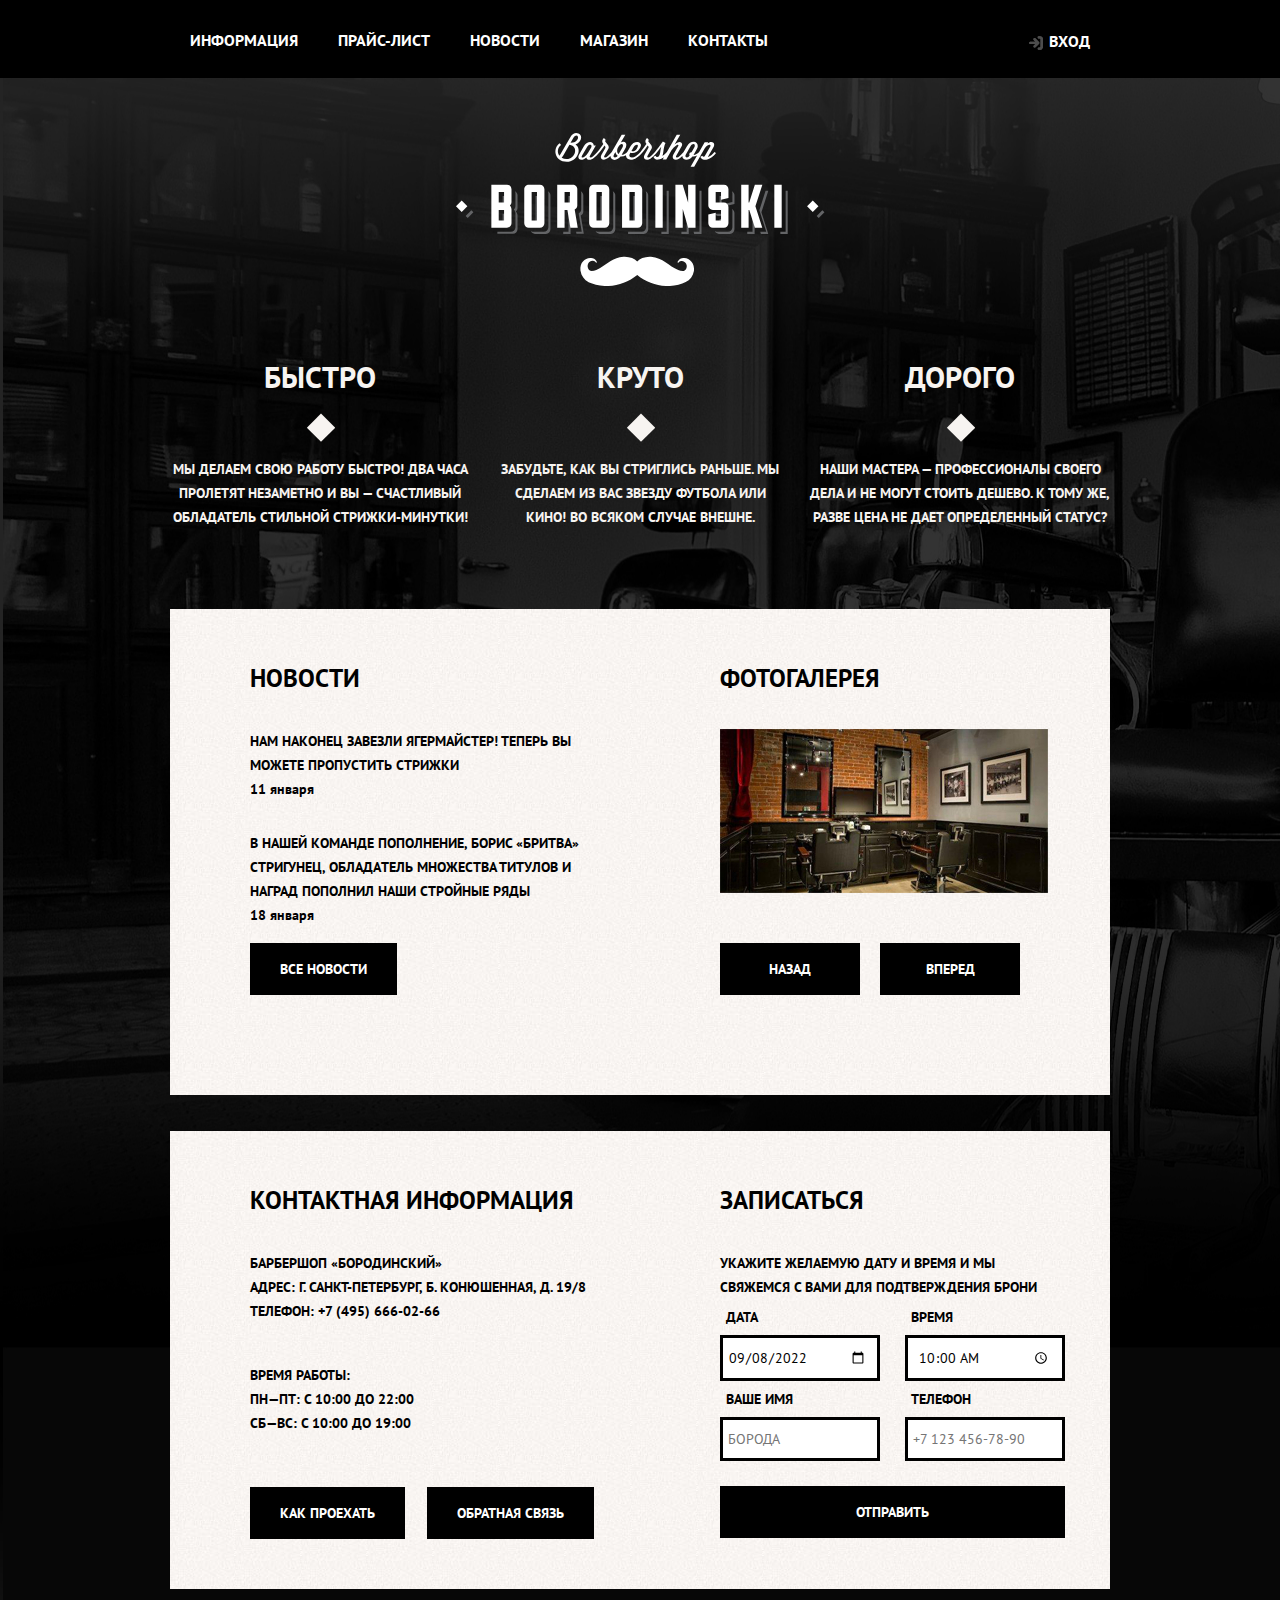
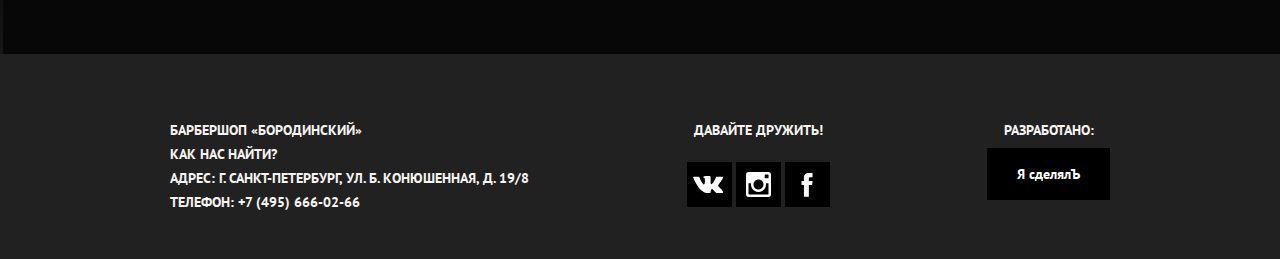
==== commit 0366f35b: "fix update links" ====
--- a/index.html
+++ b/index.html
@@ -6,9 +6,9 @@
   <meta http-equiv="X-UA-Compatible" content="IE=edge">
   <meta name="viewport" content="width=device-width, initial-scale=1.0">
 
-  <link href="/img/barber.ico" rel="icon" />
-
-  <link rel="stylesheet" href="/css/style.css">
+  <link href="./img/barber.ico" rel="icon" />
+
+  <link rel="stylesheet" href="./css/style.css">
   <title>Document</title>
 </head>
 
@@ -18,10 +18,10 @@
       <nav class="navigation">
         <ul class="navigation__list">
           <li class="navigation__item"><a href="#" class="navigation__link">ИНФОРМАЦИЯ</a></li>
-          <li class="navigation__item"><a href="/price.html" class="navigation__link">ПРАЙС-ЛИСТ</a></li>
+          <li class="navigation__item"><a href="./price.html" class="navigation__link">ПРАЙС-ЛИСТ</a></li>
           <li class="navigation__item"><a href="#" class="navigation__link">НОВОСТИ</a></li>
-          <li class="navigation__item"><a href="/store.html" class="navigation__link">МАГАЗИН</a></li>
-          <li class="navigation__item"><a href="/product.html" class="navigation__link">КОНТАКТЫ</a></li>
+          <li class="navigation__item"><a href="./store.html" class="navigation__link">МАГАЗИН</a></li>
+          <li class="navigation__item"><a href="./product.html" class="navigation__link">КОНТАКТЫ</a></li>
         </ul>
         <div class="navigation__account">
           <a href="#" class="cart__link hidden">
@@ -30,7 +30,7 @@
           </a>
           <div class="modal-cart hidden">
             <div class="modal-cart__wrapper"></div>
-            <a href="/cart.html" class="modal-product__button">В корзину</a>
+            <a href="./cart.html" class="modal-product__button">В корзину</a>
           </div>
           <a href="#" class="navigation__link navigation__enter">ВХОД</a>
         </div>
@@ -45,7 +45,7 @@
     <section class="advantages">
       <div class="container">
         <div class="logo">
-          <img src="/img/icons/index-logo.svg" alt="Borodinskiy" class="logo__image">
+          <img src="./img/icons/index-logo.svg" alt="Borodinskiy" class="logo__image">
         </div>
         <div class="advantages__list">
           <div class="advantages__item">
@@ -86,7 +86,7 @@
           </div>
           <div class="gallery">
             <h2 class="title">ФОТОГАЛЕРЕЯ</h2>
-            <img src="/img/gallery/gallery.jpg" alt="" class="gallery__img">
+            <img src="./img/gallery/gallery.jpg" alt="" class="gallery__img">
             <div class="gallery__navigation">
               <button class="black__btn gallery__prev">НАЗАД</button><button
                 class="black__btn gallery__next">ВПЕРЕД</button>
@@ -149,7 +149,7 @@
 
       <div class="login__close">
         <button type="button" class="close__btn">
-          <img src="/img/icons/close-square-line-icon.svg" alt="" class="close__img">
+          <img src="./img/icons/close-square-line-icon.svg" alt="" class="close__img">
         </button>
       </div>
 
@@ -192,11 +192,11 @@
         <div class="footer__column">
           <h4 class="footer__title">ДАВАЙТЕ ДРУЖИТЬ!</h4>
           <div class="footer__social">
-            <a href="#" class="social__link"><img src="/img/icons/social/vk.svg" alt=""
+            <a href="#" class="social__link"><img src="./img/icons/social/vk.svg" alt=""
                 class="social__img social__vk"></a>
-            <a href="#" class="social__link"><img src="/img/icons/social/instagram.svg" alt=""
+            <a href="#" class="social__link"><img src="./img/icons/social/instagram.svg" alt=""
                 class="social__img social__instagram"></a>
-            <a href="#" class="social__link"><img src="/img/icons/social/facebook.svg" alt=""
+            <a href="#" class="social__link"><img src="./img/icons/social/facebook.svg" alt=""
                 class="social__img social__facebook"></a>
           </div>
         </div>
@@ -207,8 +207,8 @@
       </div>
     </div>
   </footer>
-  <script src="/js/main.js"></script>
-  <script src="/js/login.js"></script>
+  <script src="./js/main.js"></script>
+  <script src="./js/login.js"></script>
 
   <script src="./js/controller.js" type="module"></script>
 </body>
--- a/css/style.css
+++ b/css/style.css
@@ -42,9 +42,11 @@
 }
 
 .modal-product {
+  width: 100%;
   display: flex;
   gap: 14px;
-  padding-bottom: 8px;
+  padding: 8px 0px;
+  border-bottom: 1px solid #dfdfdf;
 }
 
 .modal-product__button {
@@ -56,12 +58,12 @@
   justify-content: center;
   align-items: center;
   height: 48px;
-  margin: 5px auto;
-}
-
-.modal-product:not(:last-child) {
+  margin: 10px auto;
+}
+
+/* .modal-product:not(:last-child) {
   border-bottom: 1px solid #dfdfdf;
-}
+} */
 
 .modal-product__picture {
   width: 100px;
@@ -93,7 +95,11 @@
   display: flex;
   justify-content: space-between;
   align-items: center;
-  padding: 25px 20px;
+  padding: 29px 20px 25px;
+}
+
+.navigation__state__has-cart {
+  padding: 21px 20px;
 }
 
 .navigation__list {
@@ -144,6 +150,10 @@
   background-color: red;
   padding: 0px 7px;
   border-radius: 50%;
+}
+
+.cart__number__over_ten {
+  padding: 0px 4px;
 }
 
 .cart__icon {
@@ -426,6 +436,8 @@
   font-weight: bold;
   background-color: #e5e5e5;
   margin-right: -6px;
+  display: inline-block;
+  padding: 14px 43px;
 }
 
 .pricelist__brands li,
@@ -598,10 +610,13 @@
 
 .card__price {
   display: inline-block;
+  text-align: center;
+  font-weight: bold;
+  background-color: #e5e5e5;
+  margin-right: -6px;
   width: 50%;
   height: 30px;
   padding-top: 3px;
-  text-align: center;
 }
 
 .name__uppercase {
@@ -830,12 +845,12 @@
 .basket {
   display: flex;
   justify-content: space-between;
-  column-gap: 40px;
+  gap: 40px;
 }
 
 .product-card {
   display: flex;
-  column-gap: 20px;
+  column-gap: 10px;
   align-items: center;
   justify-content: space-around;
   background-color: #fff;
@@ -846,12 +861,32 @@
   display: flex;
   flex-direction: column;
   row-gap: 20px;
+  margin-bottom: 80px;
+}
+
+.product-card__row {
+  display: flex;
+  align-items: center;
+}
+
+.product-card__column {
+  display: flex;
 }
 
 .product-card__picture {
   width: 100px;
   height: 100px;
-
+}
+
+.product-card__img {
+  max-height: 100%;
+}
+
+.product-card__description {
+  width: 275px;
+  display: flex;
+  flex-direction: column;
+  align-items: center;
 }
 
 .product-card__title {
@@ -862,6 +897,7 @@
   display: flex;
   flex-direction: column;
   align-items: center;
+  padding-right: 40px;
 }
 
 .product-card__quantity {
@@ -889,6 +925,8 @@
 
 .product-card__total {
   display: block;
+  width: 47px;
+  text-align: center;
 }
 
 .product-card__delete-btn {
@@ -902,12 +940,16 @@
 .checkout {
   padding: 20px 50px;
   border: 2px solid black;
-  margin-bottom: 20px;
+  max-height: 453px;
 }
 
 .checkout__form {
   display: flex;
   flex-direction: column;
+}
+
+.checkout__label {
+  display: block;
 }
 
 .checkout__fieldset {
@@ -929,6 +971,11 @@
 }
 
 @media (max-width: 939px) {
+
+  .navigation__link {
+    font-size: 14px;
+  }
+
   .container--side_padding {
     padding: 0 10px;
   }
@@ -952,7 +999,7 @@
   .enroll {
     flex-grow: 1;
     max-width: 419px;
-    padding: 45px 45px 20px 45px;
+    padding: 45px 25px 20px 25px;
   }
 
   .news__btn,
@@ -1005,6 +1052,10 @@
   .navigation__list,
   .navigation__enter {
     display: none;
+  }
+
+  .navigation__account {
+    padding-right: 15px;
   }
 
   .navigation.is-active {
@@ -1109,6 +1160,30 @@
   .product__kit {
     padding-left: 20px;
   }
+
+  .basket {
+    align-items: center;
+    flex-direction: column-reverse;
+  }
+
+  .checkout {
+    width: 100%;
+  }
+
+  .checkout__fieldset {
+    display: flex;
+    flex-direction: row;
+    justify-content: space-between;
+  }
+
+  .basket__product-list {
+    width: 100%;
+  }
+
+  .modal-cart {
+    right: -54px;
+  }
+
 }
 
 @media (max-width: 750px) {
@@ -1261,6 +1336,25 @@
   .store--special700 {
     flex-wrap: wrap;
   }
+
+}
+
+@media (max-width: 624px) {
+  .checkout__fieldset {
+    display: flex;
+    flex-direction: column;
+    justify-content: space-between;
+  }
+
+  .checkout__input {
+    width: 100%;
+  }
+}
+
+@media (max-width: 560px) {
+  .product-card__description {
+    width: 160px;
+  }
 }
 
 @media (max-width: 540px) {
@@ -1276,6 +1370,38 @@
   .form_input--file {
     max-width: 100%;
   }
+
+}
+
+@media (max-width: 465px) {
+  .product-card__row {
+    display: flex;
+    align-items: flex-start;
+    flex-direction: column;
+  }
+
+  .product-card__column {
+    display: flex;
+  }
+
+  .product-card__description {
+    width: 160px;
+    align-items: flex-start;
+  }
+
+  .product-card__info {
+
+    padding-right: 35px;
+    width: 148px;
+    align-items: flex-start;
+  }
+
+  .product__column {
+    display: flex;
+    flex-direction: column;
+    align-items: center;
+  }
+
 }
 
 @media (max-width: 380px) {
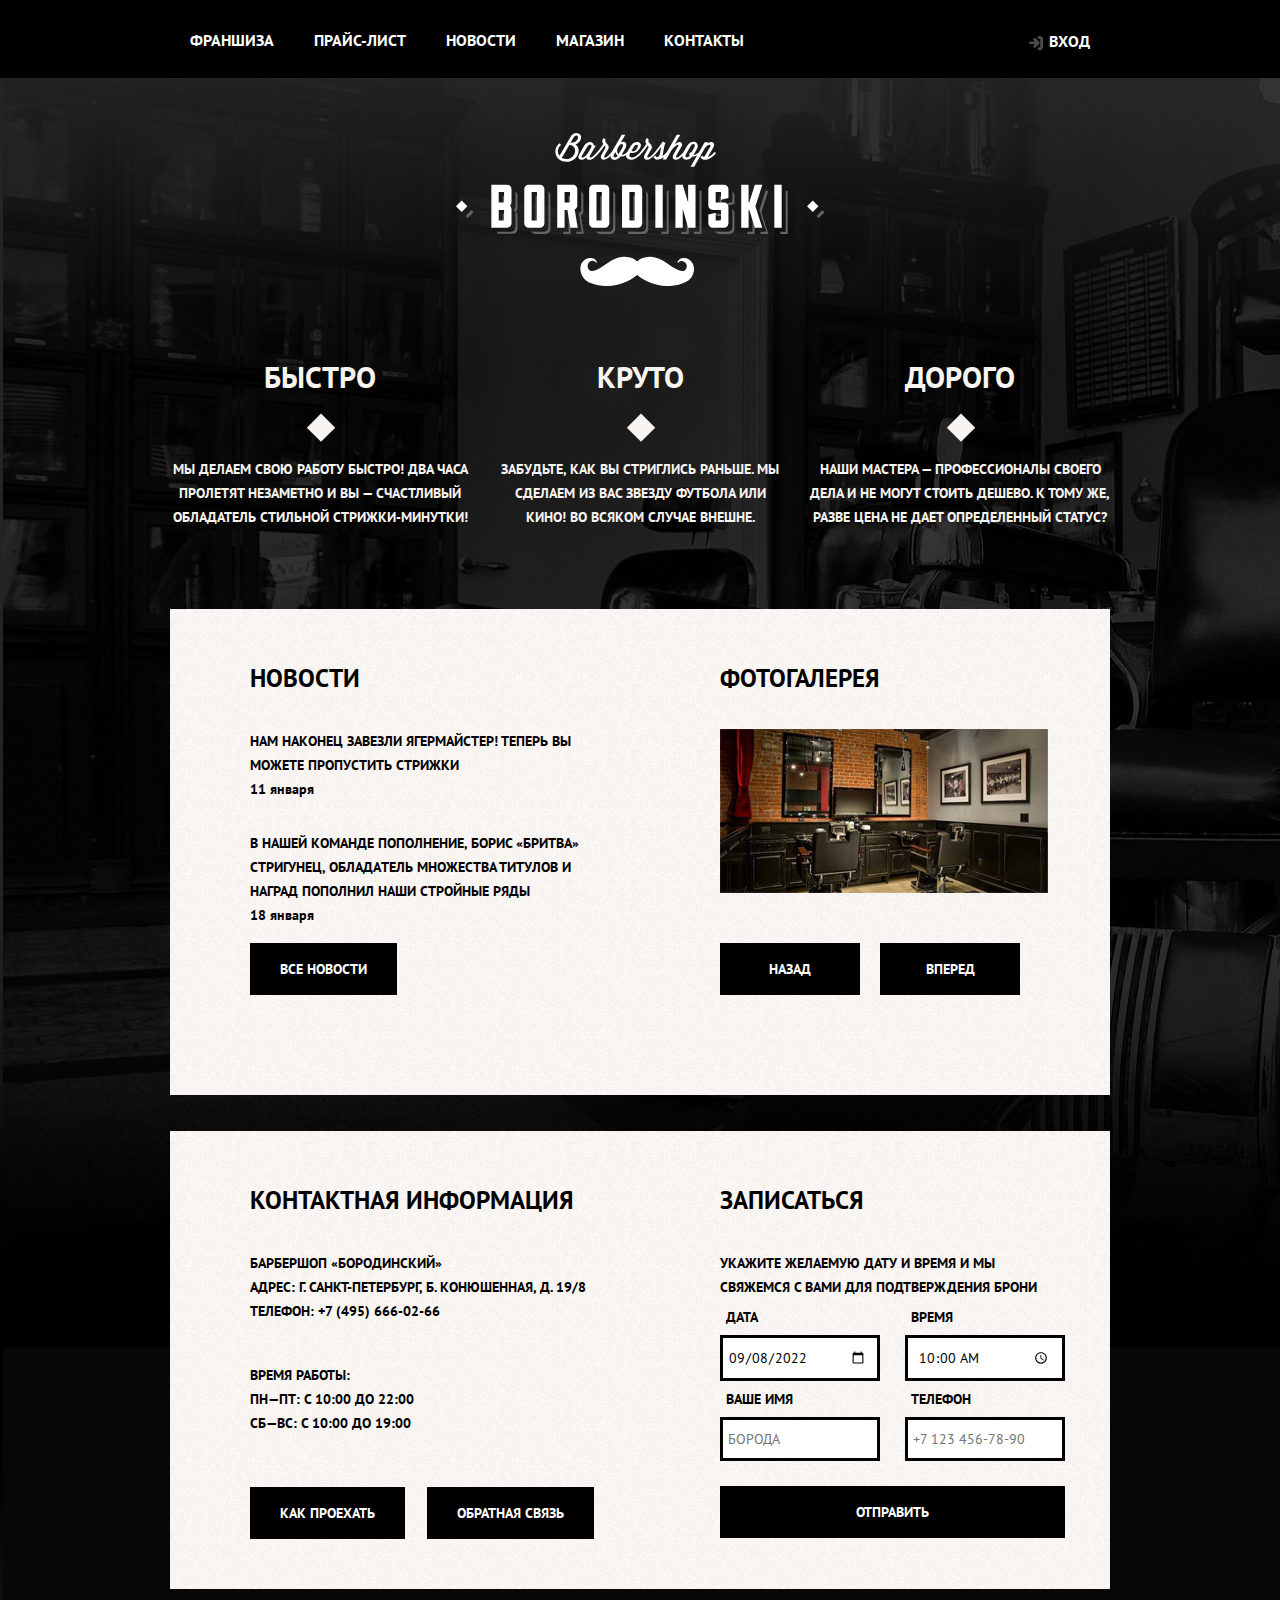
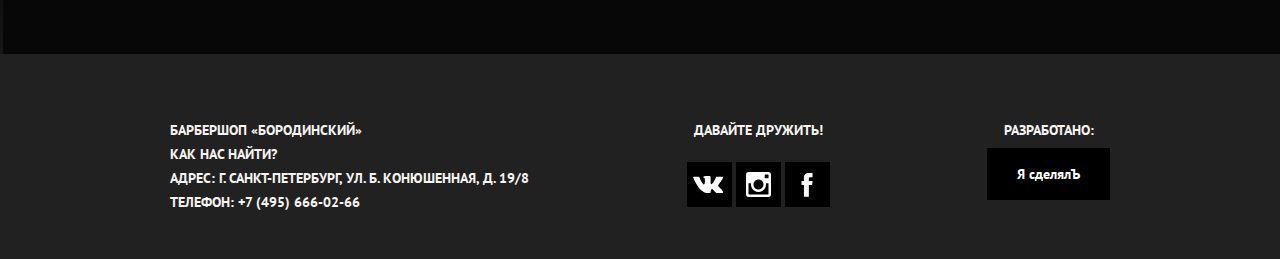
==== commit 3c818e5b: "add link to franchise page" ====
--- a/index.html
+++ b/index.html
@@ -17,7 +17,7 @@
     <div class="container">
       <nav class="navigation">
         <ul class="navigation__list">
-          <li class="navigation__item"><a href="#" class="navigation__link">ИНФОРМАЦИЯ</a></li>
+          <li class="navigation__item"><a href="./franch.html" class="navigation__link">ФРАНШИЗА</a></li>
           <li class="navigation__item"><a href="./price.html" class="navigation__link">ПРАЙС-ЛИСТ</a></li>
           <li class="navigation__item"><a href="#" class="navigation__link">НОВОСТИ</a></li>
           <li class="navigation__item"><a href="./store.html" class="navigation__link">МАГАЗИН</a></li>
--- a/css/style.css
+++ b/css/style.css
@@ -16,7 +16,7 @@
 }
 
 .body__image {
-  background-image: url(/img/backgrounds/pattern-bg.jpg);
+  background-image: url("../img/backgrounds/pattern-bg.jpg");
 }
 
 .container-cart {
@@ -30,7 +30,7 @@
   position: absolute;
   z-index: 1000;
   padding: 6px;
-  top: 58px;
+  top: 53px;
   right: 76px;
 }
 
@@ -120,7 +120,7 @@
 .navigation__enter::before {
   content: "";
   display: inline-block;
-  background: url("/img/icons/login.svg");
+  background: url("../img/icons/login.svg");
   width: 14px;
   height: 14px;
   position: absolute;
@@ -165,7 +165,7 @@
 }
 
 .main {
-  background: url("/img/backgrounds/background_1.jpg") no-repeat;
+  background: url("../img/backgrounds/background_1.jpg") no-repeat;
   background-color: black;
 }
 
@@ -201,7 +201,7 @@
 .advantages__title::after {
   content: "";
   display: inline-block;
-  background: url("/img/icons/shape_2.svg");
+  background: url("../img/icons/shape_2.svg");
   background-repeat: no-repeat;
   width: 29px;
   height: 29px;
@@ -215,7 +215,7 @@
 .about__row,
 .contacts__row {
   display: flex;
-  background-image: url("/img/backgrounds/pattern-bg.jpg");
+  background-image: url("../img/backgrounds/pattern-bg.jpg");
 }
 
 .news,
@@ -349,7 +349,7 @@
 }
 
 .main__product {
-  background-image: url("/img/backgrounds/pattern-bg.jpg");
+  background-image: url("../img/backgrounds/pattern-bg.jpg");
   text-transform: uppercase;
 }
 
@@ -372,7 +372,7 @@
 .breadcrumbs__list li:nth-child(n + 2)::before {
   content: "";
   display: inline-block;
-  background: url("/img/icons/breadcrumbs_square.svg");
+  background: url("../img/icons/breadcrumbs_square.svg");
   background-repeat: no-repeat;
   width: 14px;
   height: 14px;
@@ -442,7 +442,7 @@
 
 .pricelist__brands li,
 .product__kit li {
-  list-style-image: url("/img/icons/breadcrumbs_square.svg");
+  list-style-image: url("../img/icons/breadcrumbs_square.svg");
   list-style-position: outside;
 }
 
@@ -791,7 +791,7 @@
 .login__wrapper {
   max-width: 500px;
   margin: 0 auto;
-  background-image: url(/img/backgrounds/pattern-bg.jpg);
+  background-image: url("../img/backgrounds/pattern-bg.jpg");
   padding: 45px;
   position: relative;
 }
@@ -1145,8 +1145,6 @@
     column-gap: 10px;
   }
 
-  .product__info--row {}
-
   .product__info--column:nth-child(1) {
     max-width: 320px;
   }
